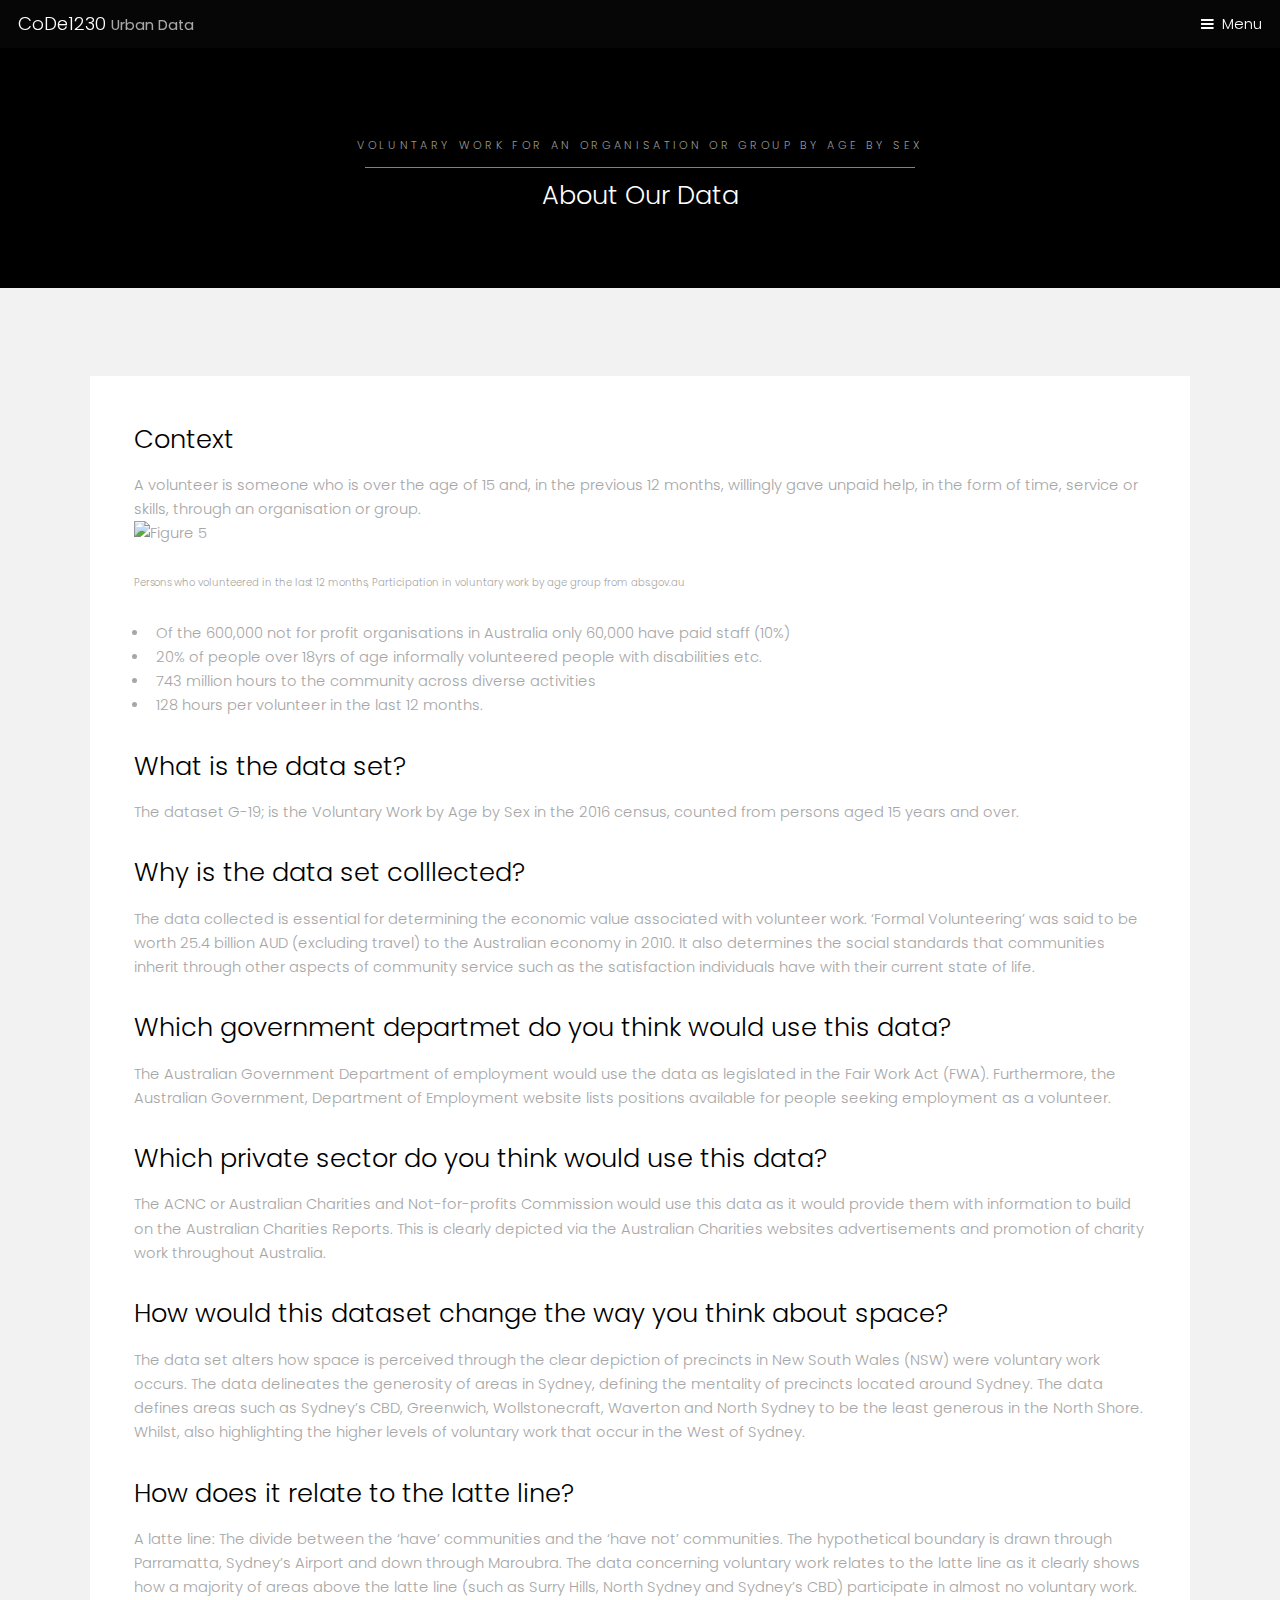
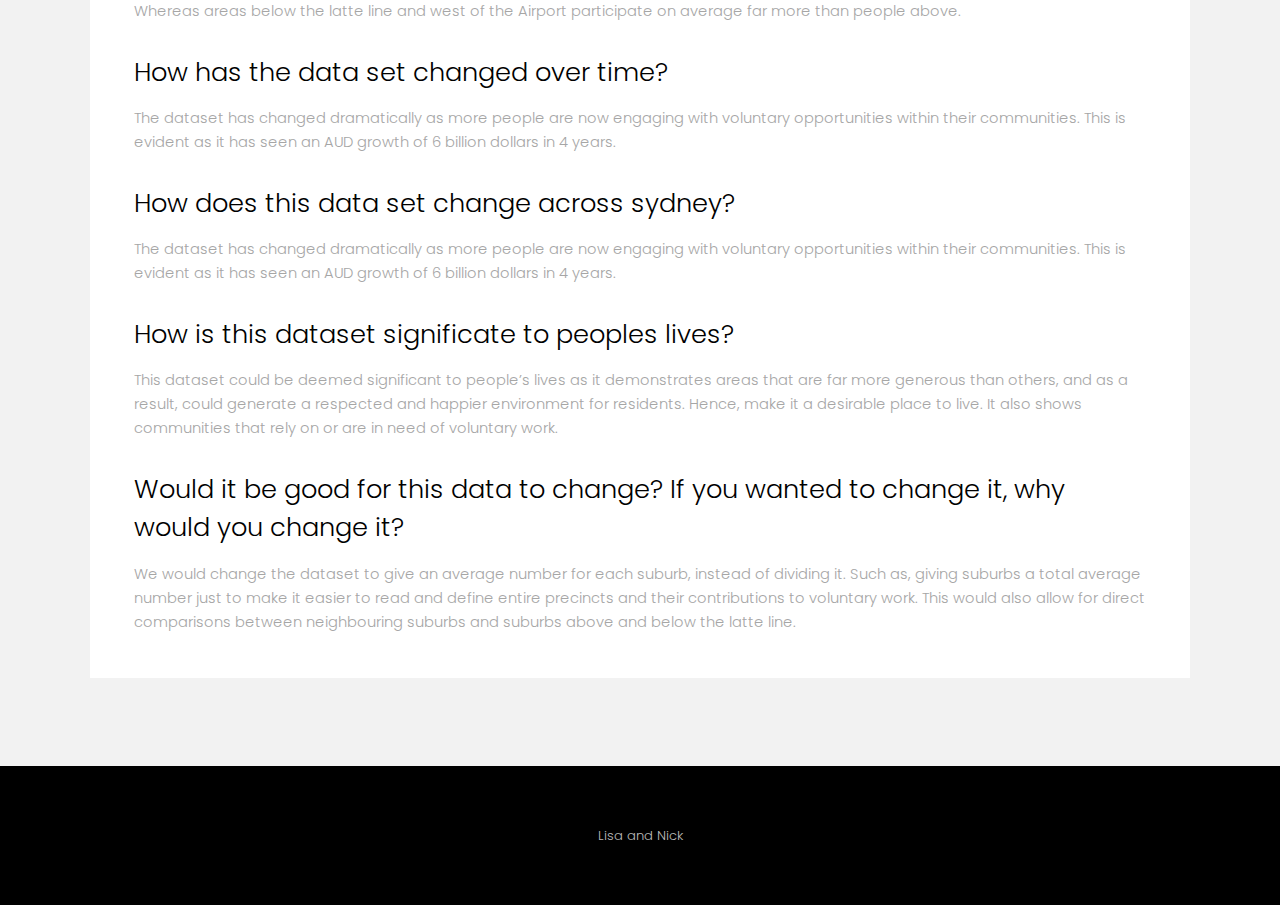
==== urban_analysis_website/about.html @ 9c073ac1 "Website Analysis" ====
<!DOCTYPE HTML>
<!--
	Hielo by TEMPLATED
	templated.co @templatedco
	Released for free under the Creative Commons Attribution 3.0 license (templated.co/license)
-->
<html>
	<head>
		<title>CoDe1230</title>
		<meta charset="utf-8" />
		<link rel="stylesheet" href="assets/css/main.css" />
	    <meta name='viewport' content='initial-scale=1,maximum-scale=1,user-scalable=no' />
	</head>
	<body class="subpage">

		<!-- Header -->
			<header id="header">
				<div class="logo"><a href="index.html">CoDe1230 <span>Urban Data</span></a></div>
				<a href="#menu">Menu</a>
			</header>

		<!-- Nav -->
			<nav id="menu">
				<ul class="links">
					<li><a href="index.html">Home</a></li>
					<li><a href="about.html">About Our Data</a></li>
					<li><a href="story.html">Our story</a></li>
					<li><a href="map19.html">Projected G19 Map</a></li>
					<li><a href="map29.html">Projected G29 Map</a></li>		
				</ul>
			</nav>

		<!-- One -->
			<section id="One" class="wrapper style3">
				<div class="inner">
					<header class="align-center">
						<p>Voluntary Work for an Organisation or Group by Age by Sex</p>
						<h2>About Our Data</h2>
					</header>
				</div>
			</section>

		<!-- Two -->
			<section id="two" class="wrapper style2">
				<div class="inner">
					<div class="box">
						<div class="content">
						<h2>Context</h2>
						<p>A volunteer is someone who is over the age of 15 and, in the previous 12 months, willingly gave unpaid help, in the form of time, service or skills, through an organisation or group.
						<span class="image fit"><img src="images/graph.png" alt="Figure 5" /></span>
						<p class="caption">Persons who volunteered in the last 12 months, Participation in voluntary work by age group from abs.gov.au</p>
						<ul>
						<li>Of the 600,000 not for profit organisations in Australia only 60,000 have paid staff (10%)</li>
						<li>20% of people over 18yrs of age informally volunteered people with disabilities etc.</li>
						<li>743 million hours to the community across diverse activities</li>
						<li>128 hours per volunteer in the last 12 months.</li>
						</ul>

						<h2>What is the data set?</h2>
						<p>The dataset G-19; is the Voluntary Work by Age by Sex in the 2016 census, counted from persons aged 15 years and over.</p>
						<h2>Why is the data set colllected?</h2>
						<p>The data collected is essential for determining the economic value associated with volunteer work. ‘Formal Volunteering’ was said to be worth 25.4 billion AUD (excluding travel) to the Australian economy in 2010. It also determines the social standards that communities inherit through other aspects of community service such as the satisfaction individuals have with their current state of life.</p>
						<h2>Which government departmet do you think would use this data?</h2>
						<p>The Australian Government Department of employment would use the data as legislated in the Fair Work Act (FWA). Furthermore, the Australian Government, Department of Employment website lists positions available for people seeking employment as a volunteer.</p>
						<h2>Which private sector do you think would use this data?</h2>
						<p>The ACNC or Australian Charities and Not-for-profits Commission would use this data as it would provide them with information to build on the Australian Charities Reports. This is clearly depicted via the Australian Charities websites advertisements and promotion of charity work throughout Australia.</p>
						<h2>How would this dataset change the way you think about space?</h2>
						<p>The data set alters how space is perceived through the clear depiction of precincts in New South Wales (NSW) were voluntary work occurs. The data delineates the generosity of areas in Sydney, defining the mentality of precincts located around Sydney. The data defines areas such as Sydney’s CBD, Greenwich, Wollstonecraft, Waverton and North Sydney to be the least generous in the North Shore. Whilst, also highlighting the higher levels of voluntary work that occur in the West of Sydney.</p>
						<h2>How does it relate to the latte line?</h2>
						<p>A latte line: The divide between the ‘have’ communities and the ‘have not’ communities. The hypothetical boundary is drawn through Parramatta, Sydney’s Airport and down through Maroubra. The data concerning voluntary work relates to the latte line as it clearly shows how a majority of areas above the latte line (such as Surry Hills, North Sydney and Sydney’s CBD) participate in almost no voluntary work. Whereas areas below the latte line and west of the Airport participate on average far more than people above.</p>
						<h2>How has the data set changed over time?</h2>
						<p>The dataset has changed dramatically as more people are now engaging with voluntary opportunities within their communities. This is evident as it has seen an AUD growth of 6 billion dollars in 4 years.</p>
						<h2>How does this data set change across sydney?</h2>
						<p>The dataset has changed dramatically as more people are now engaging with voluntary opportunities within their communities. This is evident as it has seen an AUD growth of 6 billion dollars in 4 years.</p>
						<h2>How is this dataset significate to peoples lives?</h2>
						<p>This dataset could be deemed significant to people’s lives as it demonstrates areas that are far more generous than others, and as a result, could generate a respected and happier environment for residents. Hence, make it a desirable place to live. It also shows communities that rely on or are in need of voluntary work.</p>
						<h2>Would it be good for this data to change? If you wanted to change it, why would you change it?</h2>
						<p>We would change the dataset to give an average number for each suburb, instead of dividing it. Such as, giving suburbs a total average number just to make it easier to read and define entire precincts and their contributions to voluntary work. This would also allow for direct comparisons between neighbouring suburbs and suburbs above and below the latte line.</p>
						</div>
					</div>
				</div>
			</section>

		<!-- Footer -->
			<footer id="footer">
				<div class="copyright">
				<p>Lisa and Nick</p>
				</div>
			</footer>

		<!-- Scripts -->
			<script src="assets/js/jquery.min.js"></script>
			<script src="assets/js/jquery.scrollex.min.js"></script>
			<script src="assets/js/skel.min.js"></script>
			<script src="assets/js/util.js"></script>
			<script src="assets/js/main.js"></script>

	</body>
</html>
---- urban_analysis_website/assets/css/main.css ----
@charset "UTF-8";
@import url(font-awesome.min.css);
@import url("https://fonts.googleapis.com/css?family=Poppins:300,400,500,600,700");

/*
	Hielo by TEMPLATED
	templated.co @templatedco
	Released for free under the Creative Commons Attribution 3.0 license (templated.co/license)
*/
/* Personal css
*/
	.caption{
		font-size: 10px;
	}
	html, body, div, span, applet, object, iframe, h1, h2, h3, h4, h5, h6, p, blockquote, pre, a, abbr, acronym, address, big, cite, code, del, dfn, em, img, ins, kbd, q, s, samp, small, strike, strong, sub, sup, tt, var, b, u, i, center, dl, dt, dd, ol, ul, li, fieldset, form, label, legend, table, caption, tbody, tfoot, thead, tr, th, td, article, aside, canvas, details, embed, figure, figcaption, footer, header, hgroup, menu, nav, output, ruby, section, summary, time, mark, audio, video {
		margin: 0;
		padding: 0;
		border: 0;
		font-size: 100%;
		font: inherit;
		vertical-align: baseline;
	}

	article, aside, details, figcaption, figure, footer, header, hgroup, menu, nav, section {
		display: block;
	}

	body {
		line-height: 1;
	}

	ol, ul {
		list-style: none;
	}

	blockquote, q {
		quotes: none;
	}

	blockquote:before, blockquote:after, q:before, q:after {
		content: '';
		content: none;
	}

	table {
		border-collapse: collapse;
		border-spacing: 0;
	}

	body {
		-webkit-text-size-adjust: none;
	}

/* Box Model */

	*, *:before, *:after {
		-moz-box-sizing: border-box;
		-webkit-box-sizing: border-box;
		box-sizing: border-box;
	}

/* Containers */

	.container {
		margin-left: auto;
		margin-right: auto;
	}

	.container.\31 25\25 {
		width: 100%;
		max-width: 100rem;
		min-width: 80rem;
	}

	.container.\37 5\25 {
		width: 60rem;
	}

	.container.\35 0\25 {
		width: 40rem;
	}

	.container.\32 5\25 {
		width: 20rem;
	}

	.container {
		width: 80rem;
	}

	@media screen and (max-width: 1680px) {

		.container.\31 25\25 {
			width: 100%;
			max-width: 100rem;
			min-width: 80rem;
		}

		.container.\37 5\25 {
			width: 60rem;
		}

		.container.\35 0\25 {
			width: 40rem;
		}

		.container.\32 5\25 {
			width: 20rem;
		}

		.container {
			width: 80rem;
		}

	}

	@media screen and (max-width: 1280px) {

		.container.\31 25\25 {
			width: 100%;
			max-width: 81.25rem;
			min-width: 65rem;
		}

		.container.\37 5\25 {
			width: 48.75rem;
		}

		.container.\35 0\25 {
			width: 32.5rem;
		}

		.container.\32 5\25 {
			width: 16.25rem;
		}

		.container {
			width: 65rem;
		}

	}

	@media screen and (max-width: 980px) {

		.container.\31 25\25 {
			width: 100%;
			max-width: 112.5%;
			min-width: 90%;
		}

		.container.\37 5\25 {
			width: 67.5%;
		}

		.container.\35 0\25 {
			width: 45%;
		}

		.container.\32 5\25 {
			width: 22.5%;
		}

		.container {
			width: 90%;
		}

	}

	@media screen and (max-width: 736px) {

		.container.\31 25\25 {
			width: 100%;
			max-width: 112.5%;
			min-width: 90%;
		}

		.container.\37 5\25 {
			width: 67.5%;
		}

		.container.\35 0\25 {
			width: 45%;
		}

		.container.\32 5\25 {
			width: 22.5%;
		}

		.container {
			width: 90% !important;
		}

	}

	@media screen and (max-width: 480px) {

		.container.\31 25\25 {
			width: 100%;
			max-width: 112.5%;
			min-width: 90%;
		}

		.container.\37 5\25 {
			width: 67.5%;
		}

		.container.\35 0\25 {
			width: 45%;
		}

		.container.\32 5\25 {
			width: 22.5%;
		}

		.container {
			width: 90% !important;
		}

	}

/* Grid */

	.row {
		border-bottom: solid 1px transparent;
		-moz-box-sizing: border-box;
		-webkit-box-sizing: border-box;
		box-sizing: border-box;
	}

	.row > * {
		float: left;
		-moz-box-sizing: border-box;
		-webkit-box-sizing: border-box;
		box-sizing: border-box;
	}

	.row:after, .row:before {
		content: '';
		display: block;
		clear: both;
		height: 0;
	}

	.row.uniform > * > :first-child {
		margin-top: 0;
	}

	.row.uniform > * > :last-child {
		margin-bottom: 0;
	}

	.row.\30 \25 > * {
		padding: 0 0 0 0rem;
	}

	.row.\30 \25 {
		margin: 0 0 -1px 0rem;
	}

	.row.uniform.\30 \25 > * {
		padding: 0rem 0 0 0rem;
	}

	.row.uniform.\30 \25 {
		margin: 0rem 0 -1px 0rem;
	}

	.row > * {
		padding: 0 0 0 2rem;
	}

	.row {
		margin: 0 0 -1px -2rem;
	}

	.row.uniform > * {
		padding: 2rem 0 0 2rem;
	}

	.row.uniform {
		margin: -2rem 0 -1px -2rem;
	}

	.row.\32 00\25 > * {
		padding: 0 0 0 4rem;
	}

	.row.\32 00\25 {
		margin: 0 0 -1px -4rem;
	}

	.row.uniform.\32 00\25 > * {
		padding: 4rem 0 0 4rem;
	}

	.row.uniform.\32 00\25 {
		margin: -4rem 0 -1px -4rem;
	}

	.row.\31 50\25 > * {
		padding: 0 0 0 3rem;
	}

	.row.\31 50\25 {
		margin: 0 0 -1px -3rem;
	}

	.row.uniform.\31 50\25 > * {
		padding: 3rem 0 0 3rem;
	}

	.row.uniform.\31 50\25 {
		margin: -3rem 0 -1px -3rem;
	}

	.row.\35 0\25 > * {
		padding: 0 0 0 1rem;
	}

	.row.\35 0\25 {
		margin: 0 0 -1px -1rem;
	}

	.row.uniform.\35 0\25 > * {
		padding: 1rem 0 0 1rem;
	}

	.row.uniform.\35 0\25 {
		margin: -1rem 0 -1px -1rem;
	}

	.row.\32 5\25 > * {
		padding: 0 0 0 0.5rem;
	}

	.row.\32 5\25 {
		margin: 0 0 -1px -0.5rem;
	}

	.row.uniform.\32 5\25 > * {
		padding: 0.5rem 0 0 0.5rem;
	}

	.row.uniform.\32 5\25 {
		margin: -0.5rem 0 -1px -0.5rem;
	}

	.\31 2u, .\31 2u\24 {
		width: 100%;
		clear: none;
		margin-left: 0;
	}

	.\31 1u, .\31 1u\24 {
		width: 91.6666666667%;
		clear: none;
		margin-left: 0;
	}

	.\31 0u, .\31 0u\24 {
		width: 83.3333333333%;
		clear: none;
		margin-left: 0;
	}

	.\39 u, .\39 u\24 {
		width: 75%;
		clear: none;
		margin-left: 0;
	}

	.\38 u, .\38 u\24 {
		width: 66.6666666667%;
		clear: none;
		margin-left: 0;
	}

	.\37 u, .\37 u\24 {
		width: 58.3333333333%;
		clear: none;
		margin-left: 0;
	}

	.\36 u, .\36 u\24 {
		width: 50%;
		clear: none;
		margin-left: 0;
	}

	.\35 u, .\35 u\24 {
		width: 41.6666666667%;
		clear: none;
		margin-left: 0;
	}

	.\34 u, .\34 u\24 {
		width: 33.3333333333%;
		clear: none;
		margin-left: 0;
	}

	.\33 u, .\33 u\24 {
		width: 25%;
		clear: none;
		margin-left: 0;
	}

	.\32 u, .\32 u\24 {
		width: 16.6666666667%;
		clear: none;
		margin-left: 0;
	}

	.\31 u, .\31 u\24 {
		width: 8.3333333333%;
		clear: none;
		margin-left: 0;
	}

	.\31 2u\24 + *,
	.\31 1u\24 + *,
	.\31 0u\24 + *,
	.\39 u\24 + *,
	.\38 u\24 + *,
	.\37 u\24 + *,
	.\36 u\24 + *,
	.\35 u\24 + *,
	.\34 u\24 + *,
	.\33 u\24 + *,
	.\32 u\24 + *,
	.\31 u\24 + * {
		clear: left;
	}

	.\-11u {
		margin-left: 91.66667%;
	}

	.\-10u {
		margin-left: 83.33333%;
	}

	.\-9u {
		margin-left: 75%;
	}

	.\-8u {
		margin-left: 66.66667%;
	}

	.\-7u {
		margin-left: 58.33333%;
	}

	.\-6u {
		margin-left: 50%;
	}

	.\-5u {
		margin-left: 41.66667%;
	}

	.\-4u {
		margin-left: 33.33333%;
	}

	.\-3u {
		margin-left: 25%;
	}

	.\-2u {
		margin-left: 16.66667%;
	}

	.\-1u {
		margin-left: 8.33333%;
	}

	@media screen and (max-width: 1680px) {

		.row > * {
			padding: 0 0 0 2rem;
		}

		.row {
			margin: 0 0 -1px -2rem;
		}

		.row.uniform > * {
			padding: 2rem 0 0 2rem;
		}

		.row.uniform {
			margin: -2rem 0 -1px -2rem;
		}

		.row.\32 00\25 > * {
			padding: 0 0 0 4rem;
		}

		.row.\32 00\25 {
			margin: 0 0 -1px -4rem;
		}

		.row.uniform.\32 00\25 > * {
			padding: 4rem 0 0 4rem;
		}

		.row.uniform.\32 00\25 {
			margin: -4rem 0 -1px -4rem;
		}

		.row.\31 50\25 > * {
			padding: 0 0 0 3rem;
		}

		.row.\31 50\25 {
			margin: 0 0 -1px -3rem;
		}

		.row.uniform.\31 50\25 > * {
			padding: 3rem 0 0 3rem;
		}

		.row.uniform.\31 50\25 {
			margin: -3rem 0 -1px -3rem;
		}

		.row.\35 0\25 > * {
			padding: 0 0 0 1rem;
		}

		.row.\35 0\25 {
			margin: 0 0 -1px -1rem;
		}

		.row.uniform.\35 0\25 > * {
			padding: 1rem 0 0 1rem;
		}

		.row.uniform.\35 0\25 {
			margin: -1rem 0 -1px -1rem;
		}

		.row.\32 5\25 > * {
			padding: 0 0 0 0.5rem;
		}

		.row.\32 5\25 {
			margin: 0 0 -1px -0.5rem;
		}

		.row.uniform.\32 5\25 > * {
			padding: 0.5rem 0 0 0.5rem;
		}

		.row.uniform.\32 5\25 {
			margin: -0.5rem 0 -1px -0.5rem;
		}

		.\31 2u\28xlarge\29, .\31 2u\24\28xlarge\29 {
			width: 100%;
			clear: none;
			margin-left: 0;
		}

		.\31 1u\28xlarge\29, .\31 1u\24\28xlarge\29 {
			width: 91.6666666667%;
			clear: none;
			margin-left: 0;
		}

		.\31 0u\28xlarge\29, .\31 0u\24\28xlarge\29 {
			width: 83.3333333333%;
			clear: none;
			margin-left: 0;
		}

		.\39 u\28xlarge\29, .\39 u\24\28xlarge\29 {
			width: 75%;
			clear: none;
			margin-left: 0;
		}

		.\38 u\28xlarge\29, .\38 u\24\28xlarge\29 {
			width: 66.6666666667%;
			clear: none;
			margin-left: 0;
		}

		.\37 u\28xlarge\29, .\37 u\24\28xlarge\29 {
			width: 58.3333333333%;
			clear: none;
			margin-left: 0;
		}

		.\36 u\28xlarge\29, .\36 u\24\28xlarge\29 {
			width: 50%;
			clear: none;
			margin-left: 0;
		}

		.\35 u\28xlarge\29, .\35 u\24\28xlarge\29 {
			width: 41.6666666667%;
			clear: none;
			margin-left: 0;
		}

		.\34 u\28xlarge\29, .\34 u\24\28xlarge\29 {
			width: 33.3333333333%;
			clear: none;
			margin-left: 0;
		}

		.\33 u\28xlarge\29, .\33 u\24\28xlarge\29 {
			width: 25%;
			clear: none;
			margin-left: 0;
		}

		.\32 u\28xlarge\29, .\32 u\24\28xlarge\29 {
			width: 16.6666666667%;
			clear: none;
			margin-left: 0;
		}

		.\31 u\28xlarge\29, .\31 u\24\28xlarge\29 {
			width: 8.3333333333%;
			clear: none;
			margin-left: 0;
		}

		.\31 2u\24\28xlarge\29 + *,
		.\31 1u\24\28xlarge\29 + *,
		.\31 0u\24\28xlarge\29 + *,
		.\39 u\24\28xlarge\29 + *,
		.\38 u\24\28xlarge\29 + *,
		.\37 u\24\28xlarge\29 + *,
		.\36 u\24\28xlarge\29 + *,
		.\35 u\24\28xlarge\29 + *,
		.\34 u\24\28xlarge\29 + *,
		.\33 u\24\28xlarge\29 + *,
		.\32 u\24\28xlarge\29 + *,
		.\31 u\24\28xlarge\29 + * {
			clear: left;
		}

		.\-11u\28xlarge\29 {
			margin-left: 91.66667%;
		}

		.\-10u\28xlarge\29 {
			margin-left: 83.33333%;
		}

		.\-9u\28xlarge\29 {
			margin-left: 75%;
		}

		.\-8u\28xlarge\29 {
			margin-left: 66.66667%;
		}

		.\-7u\28xlarge\29 {
			margin-left: 58.33333%;
		}

		.\-6u\28xlarge\29 {
			margin-left: 50%;
		}

		.\-5u\28xlarge\29 {
			margin-left: 41.66667%;
		}

		.\-4u\28xlarge\29 {
			margin-left: 33.33333%;
		}

		.\-3u\28xlarge\29 {
			margin-left: 25%;
		}

		.\-2u\28xlarge\29 {
			margin-left: 16.66667%;
		}

		.\-1u\28xlarge\29 {
			margin-left: 8.33333%;
		}

	}

	@media screen and (max-width: 1280px) {

		.row > * {
			padding: 0 0 0 1.5rem;
		}

		.row {
			margin: 0 0 -1px -1.5rem;
		}

		.row.uniform > * {
			padding: 1.5rem 0 0 1.5rem;
		}

		.row.uniform {
			margin: -1.5rem 0 -1px -1.5rem;
		}

		.row.\32 00\25 > * {
			padding: 0 0 0 3rem;
		}

		.row.\32 00\25 {
			margin: 0 0 -1px -3rem;
		}

		.row.uniform.\32 00\25 > * {
			padding: 3rem 0 0 3rem;
		}

		.row.uniform.\32 00\25 {
			margin: -3rem 0 -1px -3rem;
		}

		.row.\31 50\25 > * {
			padding: 0 0 0 2.25rem;
		}

		.row.\31 50\25 {
			margin: 0 0 -1px -2.25rem;
		}

		.row.uniform.\31 50\25 > * {
			padding: 2.25rem 0 0 2.25rem;
		}

		.row.uniform.\31 50\25 {
			margin: -2.25rem 0 -1px -2.25rem;
		}

		.row.\35 0\25 > * {
			padding: 0 0 0 0.75rem;
		}

		.row.\35 0\25 {
			margin: 0 0 -1px -0.75rem;
		}

		.row.uniform.\35 0\25 > * {
			padding: 0.75rem 0 0 0.75rem;
		}

		.row.uniform.\35 0\25 {
			margin: -0.75rem 0 -1px -0.75rem;
		}

		.row.\32 5\25 > * {
			padding: 0 0 0 0.375rem;
		}

		.row.\32 5\25 {
			margin: 0 0 -1px -0.375rem;
		}

		.row.uniform.\32 5\25 > * {
			padding: 0.375rem 0 0 0.375rem;
		}

		.row.uniform.\32 5\25 {
			margin: -0.375rem 0 -1px -0.375rem;
		}

		.\31 2u\28large\29, .\31 2u\24\28large\29 {
			width: 100%;
			clear: none;
			margin-left: 0;
		}

		.\31 1u\28large\29, .\31 1u\24\28large\29 {
			width: 91.6666666667%;
			clear: none;
			margin-left: 0;
		}

		.\31 0u\28large\29, .\31 0u\24\28large\29 {
			width: 83.3333333333%;
			clear: none;
			margin-left: 0;
		}

		.\39 u\28large\29, .\39 u\24\28large\29 {
			width: 75%;
			clear: none;
			margin-left: 0;
		}

		.\38 u\28large\29, .\38 u\24\28large\29 {
			width: 66.6666666667%;
			clear: none;
			margin-left: 0;
		}

		.\37 u\28large\29, .\37 u\24\28large\29 {
			width: 58.3333333333%;
			clear: none;
			margin-left: 0;
		}

		.\36 u\28large\29, .\36 u\24\28large\29 {
			width: 50%;
			clear: none;
			margin-left: 0;
		}

		.\35 u\28large\29, .\35 u\24\28large\29 {
			width: 41.6666666667%;
			clear: none;
			margin-left: 0;
		}

		.\34 u\28large\29, .\34 u\24\28large\29 {
			width: 33.3333333333%;
			clear: none;
			margin-left: 0;
		}

		.\33 u\28large\29, .\33 u\24\28large\29 {
			width: 25%;
			clear: none;
			margin-left: 0;
		}

		.\32 u\28large\29, .\32 u\24\28large\29 {
			width: 16.6666666667%;
			clear: none;
			margin-left: 0;
		}

		.\31 u\28large\29, .\31 u\24\28large\29 {
			width: 8.3333333333%;
			clear: none;
			margin-left: 0;
		}

		.\31 2u\24\28large\29 + *,
		.\31 1u\24\28large\29 + *,
		.\31 0u\24\28large\29 + *,
		.\39 u\24\28large\29 + *,
		.\38 u\24\28large\29 + *,
		.\37 u\24\28large\29 + *,
		.\36 u\24\28large\29 + *,
		.\35 u\24\28large\29 + *,
		.\34 u\24\28large\29 + *,
		.\33 u\24\28large\29 + *,
		.\32 u\24\28large\29 + *,
		.\31 u\24\28large\29 + * {
			clear: left;
		}

		.\-11u\28large\29 {
			margin-left: 91.66667%;
		}

		.\-10u\28large\29 {
			margin-left: 83.33333%;
		}

		.\-9u\28large\29 {
			margin-left: 75%;
		}

		.\-8u\28large\29 {
			margin-left: 66.66667%;
		}

		.\-7u\28large\29 {
			margin-left: 58.33333%;
		}

		.\-6u\28large\29 {
			margin-left: 50%;
		}

		.\-5u\28large\29 {
			margin-left: 41.66667%;
		}

		.\-4u\28large\29 {
			margin-left: 33.33333%;
		}

		.\-3u\28large\29 {
			margin-left: 25%;
		}

		.\-2u\28large\29 {
			margin-left: 16.66667%;
		}

		.\-1u\28large\29 {
			margin-left: 8.33333%;
		}

	}

	@media screen and (max-width: 980px) {

		.row > * {
			padding: 0 0 0 1.5rem;
		}

		.row {
			margin: 0 0 -1px -1.5rem;
		}

		.row.uniform > * {
			padding: 1.5rem 0 0 1.5rem;
		}

		.row.uniform {
			margin: -1.5rem 0 -1px -1.5rem;
		}

		.row.\32 00\25 > * {
			padding: 0 0 0 3rem;
		}

		.row.\32 00\25 {
			margin: 0 0 -1px -3rem;
		}

		.row.uniform.\32 00\25 > * {
			padding: 3rem 0 0 3rem;
		}

		.row.uniform.\32 00\25 {
			margin: -3rem 0 -1px -3rem;
		}

		.row.\31 50\25 > * {
			padding: 0 0 0 2.25rem;
		}

		.row.\31 50\25 {
			margin: 0 0 -1px -2.25rem;
		}

		.row.uniform.\31 50\25 > * {
			padding: 2.25rem 0 0 2.25rem;
		}

		.row.uniform.\31 50\25 {
			margin: -2.25rem 0 -1px -2.25rem;
		}

		.row.\35 0\25 > * {
			padding: 0 0 0 0.75rem;
		}

		.row.\35 0\25 {
			margin: 0 0 -1px -0.75rem;
		}

		.row.uniform.\35 0\25 > * {
			padding: 0.75rem 0 0 0.75rem;
		}

		.row.uniform.\35 0\25 {
			margin: -0.75rem 0 -1px -0.75rem;
		}

		.row.\32 5\25 > * {
			padding: 0 0 0 0.375rem;
		}

		.row.\32 5\25 {
			margin: 0 0 -1px -0.375rem;
		}

		.row.uniform.\32 5\25 > * {
			padding: 0.375rem 0 0 0.375rem;
		}

		.row.uniform.\32 5\25 {
			margin: -0.375rem 0 -1px -0.375rem;
		}

		.\31 2u\28medium\29, .\31 2u\24\28medium\29 {
			width: 100%;
			clear: none;
			margin-left: 0;
		}

		.\31 1u\28medium\29, .\31 1u\24\28medium\29 {
			width: 91.6666666667%;
			clear: none;
			margin-left: 0;
		}

		.\31 0u\28medium\29, .\31 0u\24\28medium\29 {
			width: 83.3333333333%;
			clear: none;
			margin-left: 0;
		}

		.\39 u\28medium\29, .\39 u\24\28medium\29 {
			width: 75%;
			clear: none;
			margin-left: 0;
		}

		.\38 u\28medium\29, .\38 u\24\28medium\29 {
			width: 66.6666666667%;
			clear: none;
			margin-left: 0;
		}

		.\37 u\28medium\29, .\37 u\24\28medium\29 {
			width: 58.3333333333%;
			clear: none;
			margin-left: 0;
		}

		.\36 u\28medium\29, .\36 u\24\28medium\29 {
			width: 50%;
			clear: none;
			margin-left: 0;
		}

		.\35 u\28medium\29, .\35 u\24\28medium\29 {
			width: 41.6666666667%;
			clear: none;
			margin-left: 0;
		}

		.\34 u\28medium\29, .\34 u\24\28medium\29 {
			width: 33.3333333333%;
			clear: none;
			margin-left: 0;
		}

		.\33 u\28medium\29, .\33 u\24\28medium\29 {
			width: 25%;
			clear: none;
			margin-left: 0;
		}

		.\32 u\28medium\29, .\32 u\24\28medium\29 {
			width: 16.6666666667%;
			clear: none;
			margin-left: 0;
		}

		.\31 u\28medium\29, .\31 u\24\28medium\29 {
			width: 8.3333333333%;
			clear: none;
			margin-left: 0;
		}

		.\31 2u\24\28medium\29 + *,
		.\31 1u\24\28medium\29 + *,
		.\31 0u\24\28medium\29 + *,
		.\39 u\24\28medium\29 + *,
		.\38 u\24\28medium\29 + *,
		.\37 u\24\28medium\29 + *,
		.\36 u\24\28medium\29 + *,
		.\35 u\24\28medium\29 + *,
		.\34 u\24\28medium\29 + *,
		.\33 u\24\28medium\29 + *,
		.\32 u\24\28medium\29 + *,
		.\31 u\24\28medium\29 + * {
			clear: left;
		}

		.\-11u\28medium\29 {
			margin-left: 91.66667%;
		}

		.\-10u\28medium\29 {
			margin-left: 83.33333%;
		}

		.\-9u\28medium\29 {
			margin-left: 75%;
		}

		.\-8u\28medium\29 {
			margin-left: 66.66667%;
		}

		.\-7u\28medium\29 {
			margin-left: 58.33333%;
		}

		.\-6u\28medium\29 {
			margin-left: 50%;
		}

		.\-5u\28medium\29 {
			margin-left: 41.66667%;
		}

		.\-4u\28medium\29 {
			margin-left: 33.33333%;
		}

		.\-3u\28medium\29 {
			margin-left: 25%;
		}

		.\-2u\28medium\29 {
			margin-left: 16.66667%;
		}

		.\-1u\28medium\29 {
			margin-left: 8.33333%;
		}

	}

	@media screen and (max-width: 736px) {

		.row > * {
			padding: 0 0 0 1.25rem;
		}

		.row {
			margin: 0 0 -1px -1.25rem;
		}

		.row.uniform > * {
			padding: 1.25rem 0 0 1.25rem;
		}

		.row.uniform {
			margin: -1.25rem 0 -1px -1.25rem;
		}

		.row.\32 00\25 > * {
			padding: 0 0 0 2.5rem;
		}

		.row.\32 00\25 {
			margin: 0 0 -1px -2.5rem;
		}

		.row.uniform.\32 00\25 > * {
			padding: 2.5rem 0 0 2.5rem;
		}

		.row.uniform.\32 00\25 {
			margin: -2.5rem 0 -1px -2.5rem;
		}

		.row.\31 50\25 > * {
			padding: 0 0 0 1.875rem;
		}

		.row.\31 50\25 {
			margin: 0 0 -1px -1.875rem;
		}

		.row.uniform.\31 50\25 > * {
			padding: 1.875rem 0 0 1.875rem;
		}

		.row.uniform.\31 50\25 {
			margin: -1.875rem 0 -1px -1.875rem;
		}

		.row.\35 0\25 > * {
			padding: 0 0 0 0.625rem;
		}

		.row.\35 0\25 {
			margin: 0 0 -1px -0.625rem;
		}

		.row.uniform.\35 0\25 > * {
			padding: 0.625rem 0 0 0.625rem;
		}

		.row.uniform.\35 0\25 {
			margin: -0.625rem 0 -1px -0.625rem;
		}

		.row.\32 5\25 > * {
			padding: 0 0 0 0.3125rem;
		}

		.row.\32 5\25 {
			margin: 0 0 -1px -0.3125rem;
		}

		.row.uniform.\32 5\25 > * {
			padding: 0.3125rem 0 0 0.3125rem;
		}

		.row.uniform.\32 5\25 {
			margin: -0.3125rem 0 -1px -0.3125rem;
		}

		.\31 2u\28small\29, .\31 2u\24\28small\29 {
			width: 100%;
			clear: none;
			margin-left: 0;
		}

		.\31 1u\28small\29, .\31 1u\24\28small\29 {
			width: 91.6666666667%;
			clear: none;
			margin-left: 0;
		}

		.\31 0u\28small\29, .\31 0u\24\28small\29 {
			width: 83.3333333333%;
			clear: none;
			margin-left: 0;
		}

		.\39 u\28small\29, .\39 u\24\28small\29 {
			width: 75%;
			clear: none;
			margin-left: 0;
		}

		.\38 u\28small\29, .\38 u\24\28small\29 {
			width: 66.6666666667%;
			clear: none;
			margin-left: 0;
		}

		.\37 u\28small\29, .\37 u\24\28small\29 {
			width: 58.3333333333%;
			clear: none;
			margin-left: 0;
		}

		.\36 u\28small\29, .\36 u\24\28small\29 {
			width: 50%;
			clear: none;
			margin-left: 0;
		}

		.\35 u\28small\29, .\35 u\24\28small\29 {
			width: 41.6666666667%;
			clear: none;
			margin-left: 0;
		}

		.\34 u\28small\29, .\34 u\24\28small\29 {
			width: 33.3333333333%;
			clear: none;
			margin-left: 0;
		}

		.\33 u\28small\29, .\33 u\24\28small\29 {
			width: 25%;
			clear: none;
			margin-left: 0;
		}

		.\32 u\28small\29, .\32 u\24\28small\29 {
			width: 16.6666666667%;
			clear: none;
			margin-left: 0;
		}

		.\31 u\28small\29, .\31 u\24\28small\29 {
			width: 8.3333333333%;
			clear: none;
			margin-left: 0;
		}

		.\31 2u\24\28small\29 + *,
		.\31 1u\24\28small\29 + *,
		.\31 0u\24\28small\29 + *,
		.\39 u\24\28small\29 + *,
		.\38 u\24\28small\29 + *,
		.\37 u\24\28small\29 + *,
		.\36 u\24\28small\29 + *,
		.\35 u\24\28small\29 + *,
		.\34 u\24\28small\29 + *,
		.\33 u\24\28small\29 + *,
		.\32 u\24\28small\29 + *,
		.\31 u\24\28small\29 + * {
			clear: left;
		}

		.\-11u\28small\29 {
			margin-left: 91.66667%;
		}

		.\-10u\28small\29 {
			margin-left: 83.33333%;
		}

		.\-9u\28small\29 {
			margin-left: 75%;
		}

		.\-8u\28small\29 {
			margin-left: 66.66667%;
		}

		.\-7u\28small\29 {
			margin-left: 58.33333%;
		}

		.\-6u\28small\29 {
			margin-left: 50%;
		}

		.\-5u\28small\29 {
			margin-left: 41.66667%;
		}

		.\-4u\28small\29 {
			margin-left: 33.33333%;
		}

		.\-3u\28small\29 {
			margin-left: 25%;
		}

		.\-2u\28small\29 {
			margin-left: 16.66667%;
		}

		.\-1u\28small\29 {
			margin-left: 8.33333%;
		}

	}

	@media screen and (max-width: 480px) {

		.row > * {
			padding: 0 0 0 1.25rem;
		}

		.row {
			margin: 0 0 -1px -1.25rem;
		}

		.row.uniform > * {
			padding: 1.25rem 0 0 1.25rem;
		}

		.row.uniform {
			margin: -1.25rem 0 -1px -1.25rem;
		}

		.row.\32 00\25 > * {
			padding: 0 0 0 2.5rem;
		}

		.row.\32 00\25 {
			margin: 0 0 -1px -2.5rem;
		}

		.row.uniform.\32 00\25 > * {
			padding: 2.5rem 0 0 2.5rem;
		}

		.row.uniform.\32 00\25 {
			margin: -2.5rem 0 -1px -2.5rem;
		}

		.row.\31 50\25 > * {
			padding: 0 0 0 1.875rem;
		}

		.row.\31 50\25 {
			margin: 0 0 -1px -1.875rem;
		}

		.row.uniform.\31 50\25 > * {
			padding: 1.875rem 0 0 1.875rem;
		}

		.row.uniform.\31 50\25 {
			margin: -1.875rem 0 -1px -1.875rem;
		}

		.row.\35 0\25 > * {
			padding: 0 0 0 0.625rem;
		}

		.row.\35 0\25 {
			margin: 0 0 -1px -0.625rem;
		}

		.row.uniform.\35 0\25 > * {
			padding: 0.625rem 0 0 0.625rem;
		}

		.row.uniform.\35 0\25 {
			margin: -0.625rem 0 -1px -0.625rem;
		}

		.row.\32 5\25 > * {
			padding: 0 0 0 0.3125rem;
		}

		.row.\32 5\25 {
			margin: 0 0 -1px -0.3125rem;
		}

		.row.uniform.\32 5\25 > * {
			padding: 0.3125rem 0 0 0.3125rem;
		}

		.row.uniform.\32 5\25 {
			margin: -0.3125rem 0 -1px -0.3125rem;
		}

		.\31 2u\28xsmall\29, .\31 2u\24\28xsmall\29 {
			width: 100%;
			clear: none;
			margin-left: 0;
		}

		.\31 1u\28xsmall\29, .\31 1u\24\28xsmall\29 {
			width: 91.6666666667%;
			clear: none;
			margin-left: 0;
		}

		.\31 0u\28xsmall\29, .\31 0u\24\28xsmall\29 {
			width: 83.3333333333%;
			clear: none;
			margin-left: 0;
		}

		.\39 u\28xsmall\29, .\39 u\24\28xsmall\29 {
			width: 75%;
			clear: none;
			margin-left: 0;
		}

		.\38 u\28xsmall\29, .\38 u\24\28xsmall\29 {
			width: 66.6666666667%;
			clear: none;
			margin-left: 0;
		}

		.\37 u\28xsmall\29, .\37 u\24\28xsmall\29 {
			width: 58.3333333333%;
			clear: none;
			margin-left: 0;
		}

		.\36 u\28xsmall\29, .\36 u\24\28xsmall\29 {
			width: 50%;
			clear: none;
			margin-left: 0;
		}

		.\35 u\28xsmall\29, .\35 u\24\28xsmall\29 {
			width: 41.6666666667%;
			clear: none;
			margin-left: 0;
		}

		.\34 u\28xsmall\29, .\34 u\24\28xsmall\29 {
			width: 33.3333333333%;
			clear: none;
			margin-left: 0;
		}

		.\33 u\28xsmall\29, .\33 u\24\28xsmall\29 {
			width: 25%;
			clear: none;
			margin-left: 0;
		}

		.\32 u\28xsmall\29, .\32 u\24\28xsmall\29 {
			width: 16.6666666667%;
			clear: none;
			margin-left: 0;
		}

		.\31 u\28xsmall\29, .\31 u\24\28xsmall\29 {
			width: 8.3333333333%;
			clear: none;
			margin-left: 0;
		}

		.\31 2u\24\28xsmall\29 + *,
		.\31 1u\24\28xsmall\29 + *,
		.\31 0u\24\28xsmall\29 + *,
		.\39 u\24\28xsmall\29 + *,
		.\38 u\24\28xsmall\29 + *,
		.\37 u\24\28xsmall\29 + *,
		.\36 u\24\28xsmall\29 + *,
		.\35 u\24\28xsmall\29 + *,
		.\34 u\24\28xsmall\29 + *,
		.\33 u\24\28xsmall\29 + *,
		.\32 u\24\28xsmall\29 + *,
		.\31 u\24\28xsmall\29 + * {
			clear: left;
		}

		.\-11u\28xsmall\29 {
			margin-left: 91.66667%;
		}

		.\-10u\28xsmall\29 {
			margin-left: 83.33333%;
		}

		.\-9u\28xsmall\29 {
			margin-left: 75%;
		}

		.\-8u\28xsmall\29 {
			margin-left: 66.66667%;
		}

		.\-7u\28xsmall\29 {
			margin-left: 58.33333%;
		}

		.\-6u\28xsmall\29 {
			margin-left: 50%;
		}

		.\-5u\28xsmall\29 {
			margin-left: 41.66667%;
		}

		.\-4u\28xsmall\29 {
			margin-left: 33.33333%;
		}

		.\-3u\28xsmall\29 {
			margin-left: 25%;
		}

		.\-2u\28xsmall\29 {
			margin-left: 16.66667%;
		}

		.\-1u\28xsmall\29 {
			margin-left: 8.33333%;
		}

	}

/* Basic */

	@-ms-viewport {
		width: device-width;
	}

	body {
		-ms-overflow-style: scrollbar;
	}

	@media screen and (max-width: 480px) {

		html, body {
			min-width: 320px;
		}

	}

	body {
		background: #fff;
	}

		body.is-loading *, body.is-loading *:before, body.is-loading *:after {
			-moz-animation: none !important;
			-webkit-animation: none !important;
			-ms-animation: none !important;
			animation: none !important;
			-moz-transition: none !important;
			-webkit-transition: none !important;
			-ms-transition: none !important;
			transition: none !important;
		}

/* Type */

	html {
		font-size: 13pt;
	}

		@media screen and (max-width: 1680px) {

			html {
				font-size: 11pt;
			}

		}

		@media screen and (max-width: 1280px) {

			html {
				font-size: 11pt;
			}

		}

		@media screen and (max-width: 980px) {

			html {
				font-size: 12pt;
			}

		}

		@media screen and (max-width: 736px) {

			html {
				font-size: 12pt;
			}

		}

		@media screen and (max-width: 480px) {

			html {
				font-size: 12pt;
			}

		}

	body {
		background-color: #fff;
		color: #444;
	}

	body, input, select, textarea {
		font-family: "Poppins", sans-serif;
		font-weight: 300;
		font-size: 1rem;
		line-height: 1.65;
	}

	a {
		text-decoration: underline;
	}

		a:hover {
			text-decoration: none;
		}

	strong, b {
		font-weight: 600;
	}

	em, i {
		font-style: italic;
	}

	p {
		margin: 0 0 2rem 0;
	}

		p.special {
			text-transform: uppercase;
			font-size: .75rem;
			font-weight: 300;
			margin: 0 0 .5rem 0;
			padding: 0 0 1rem 0;
			letter-spacing: .25rem;
		}

			p.special:after {
				content: '';
				position: absolute;
				margin: auto;
				right: 0;
				bottom: 0;
				left: 0;
				width: 50%;
				height: 1px;
				background-color: rgba(0, 0, 0, 0.125);
			}

	h1, h2, h3, h4, h5, h6 {
		font-weight: 300;
		line-height: 1.5;
		margin: 0 0 1rem 0;
	}

		h1 a, h2 a, h3 a, h4 a, h5 a, h6 a {
			color: inherit;
			text-decoration: none;
		}

	h2 {
		font-size: 1.75rem;
	}

	h3 {
		font-size: 1.35rem;
	}

	h4 {
		font-size: 1.1rem;
	}

	h5 {
		font-size: 0.9rem;
	}

	h6 {
		font-size: 0.7rem;
	}

	sub {
		font-size: 0.8rem;
		position: relative;
		top: 0.5rem;
	}

	sup {
		font-size: 0.8rem;
		position: relative;
		top: -0.5rem;
	}

	blockquote {
		border-left: solid 4px;
		font-style: italic;
		margin: 0 0 2rem 0;
		padding: 0.5rem 0 0.5rem 2rem;
	}

	code {
		border-radius: 2px;
		border: solid 1px;
		font-family: "Courier New", monospace;
		font-size: 0.9rem;
		margin: 0 0.25rem;
		padding: 0.25rem 0.65rem;
	}

	pre {
		-webkit-overflow-scrolling: touch;
		font-family: "Courier New", monospace;
		font-size: 0.9rem;
		margin: 0 0 2rem 0;
	}

		pre code {
			display: block;
			line-height: 1.75;
			padding: 1rem 1.5rem;
			overflow-x: auto;
		}

	hr {
		border: 0;
		border-bottom: solid 1px;
		margin: 2rem 0;
	}

		hr.major {
			margin: 3rem 0;
		}

	.align-left {
		text-align: left;
	}

	.align-center {
		text-align: center;
	}

	.align-right {
		text-align: right;
	}

	input, select, textarea {
		color: #555;
	}

	a {
		color: #8a4680;
	}

	strong, b {
		color: #555;
	}

	h1, h2, h3, h4, h5, h6 {
		color: #555;
	}

	blockquote {
		border-left-color: rgba(144, 144, 144, 0.25);
	}

	code {
		background: rgba(144, 144, 144, 0.075);
		border-color: rgba(144, 144, 144, 0.25);
	}

	hr {
		border-bottom-color: rgba(144, 144, 144, 0.25);
	}

/* Box */

	.box {
		margin-bottom: 2rem;
		background: #FFF;
	}

		.box .image.fit {
			margin: 0;
			border-radius: 0;
		}

			.box .image.fit img {
				border-radius: 0;
			}

		.box header h2 {
			margin-bottom: 2rem;
		}

		.box header p {
			text-transform: uppercase;
			font-size: .75rem;
			font-weight: 300;
			margin: 0 0 .25rem 0;
			padding: 0 0 .75rem 0;
			letter-spacing: .25rem;
		}

			.box header p:after {
				content: '';
				position: absolute;
				margin: auto;
				right: 0;
				bottom: 0;
				left: 0;
				width: 50%;
				height: 1px;
				background-color: rgba(0, 0, 0, 0.125);
			}

		.box .content {
			padding: 3rem;
		}

		.box > :last-child,
		.box > :last-child > :last-child,
		.box > :last-child > :last-child > :last-child {
			margin-bottom: 0;
		}

		.box.alt {
			border: 0;
			border-radius: 0;
			padding: 0;
		}

		@media screen and (max-width: 736px) {

			.box .content {
				padding: 2rem;
			}

		}

	.box {
		border-color: rgba(144, 144, 144, 0.25);
	}

/* Button */

	input[type="submit"],
	input[type="reset"],
	input[type="button"],
	button,
	.button {
		-moz-appearance: none;
		-webkit-appearance: none;
		-ms-appearance: none;
		appearance: none;
		-moz-transition: background-color 0.2s ease-in-out, color 0.2s ease-in-out;
		-webkit-transition: background-color 0.2s ease-in-out, color 0.2s ease-in-out;
		-ms-transition: background-color 0.2s ease-in-out, color 0.2s ease-in-out;
		transition: background-color 0.2s ease-in-out, color 0.2s ease-in-out;
		border-radius: 2px;
		border: 0;
		cursor: pointer;
		display: inline-block;
		font-weight: 300;
		height: 2.85rem;
		line-height: 2.95rem;
		padding: 0 1.5rem;
		text-align: center;
		text-decoration: none;
		text-transform: uppercase;
		white-space: nowrap;
	}

		input[type="submit"].icon,
		input[type="reset"].icon,
		input[type="button"].icon,
		button.icon,
		.button.icon {
			padding-left: 1.35rem;
		}

			input[type="submit"].icon:before,
			input[type="reset"].icon:before,
			input[type="button"].icon:before,
			button.icon:before,
			.button.icon:before {
				margin-right: 0.5rem;
			}

		input[type="submit"].fit,
		input[type="reset"].fit,
		input[type="button"].fit,
		button.fit,
		.button.fit {
			display: block;
			margin: 0 0 1rem 0;
			width: 100%;
		}

		input[type="submit"].small,
		input[type="reset"].small,
		input[type="button"].small,
		button.small,
		.button.small {
			font-size: 0.8rem;
		}

		input[type="submit"].big,
		input[type="reset"].big,
		input[type="button"].big,
		button.big,
		.button.big {
			font-size: 1.35rem;
		}

		input[type="submit"].disabled, input[type="submit"]:disabled,
		input[type="reset"].disabled,
		input[type="reset"]:disabled,
		input[type="button"].disabled,
		input[type="button"]:disabled,
		button.disabled,
		button:disabled,
		.button.disabled,
		.button:disabled {
			-moz-pointer-events: none;
			-webkit-pointer-events: none;
			-ms-pointer-events: none;
			pointer-events: none;
			opacity: 0.25;
		}

		@media screen and (max-width: 480px) {

			input[type="submit"],
			input[type="reset"],
			input[type="button"],
			button,
			.button {
				padding: 0;
				width: 100%;
			}

		}

	input[type="submit"],
	input[type="reset"],
	input[type="button"],
	button,
	.button {
		background-color: #f2f2f2;
		color: #000 !important;
	}

		input[type="submit"]:hover,
		input[type="reset"]:hover,
		input[type="button"]:hover,
		button:hover,
		.button:hover {
			background-color: white;
		}

		input[type="submit"]:active,
		input[type="reset"]:active,
		input[type="button"]:active,
		button:active,
		.button:active {
			background-color: #e5e5e5;
		}

		input[type="submit"].alt,
		input[type="reset"].alt,
		input[type="button"].alt,
		button.alt,
		.button.alt {
			background-color: transparent;
			box-shadow: inset 0 0 0 2px rgba(144, 144, 144, 0.25);
			color: #555 !important;
		}

			input[type="submit"].alt:hover,
			input[type="reset"].alt:hover,
			input[type="button"].alt:hover,
			button.alt:hover,
			.button.alt:hover {
				background-color: rgba(144, 144, 144, 0.075);
			}

			input[type="submit"].alt:active,
			input[type="reset"].alt:active,
			input[type="button"].alt:active,
			button.alt:active,
			.button.alt:active {
				background-color: rgba(144, 144, 144, 0.2);
			}

			input[type="submit"].alt.icon:before,
			input[type="reset"].alt.icon:before,
			input[type="button"].alt.icon:before,
			button.alt.icon:before,
			.button.alt.icon:before {
				color: #bbb;
			}

		input[type="submit"].special,
		input[type="reset"].special,
		input[type="button"].special,
		button.special,
		.button.special {
			background-color: #8a4680;
			color: #ffffff !important;
		}

			input[type="submit"].special:hover,
			input[type="reset"].special:hover,
			input[type="button"].special:hover,
			button.special:hover,
			.button.special:hover {
				background-color: #9b4f90;
			}

			input[type="submit"].special:active,
			input[type="reset"].special:active,
			input[type="button"].special:active,
			button.special:active,
			.button.special:active {
				background-color: #793d70;
			}

/* Form */

	form {
		margin: 0 0 2rem 0;
	}

	label {
		display: block;
		font-size: 0.9rem;
		font-weight: 700;
		margin: 0 0 1rem 0;
	}

	input[type="text"],
	input[type="password"],
	input[type="email"],
	select,
	textarea {
		-moz-appearance: none;
		-webkit-appearance: none;
		-ms-appearance: none;
		appearance: none;
		border-radius: 2px;
		border: none;
		border: solid 1px;
		color: inherit;
		display: block;
		outline: 0;
		padding: 0 1rem;
		text-decoration: none;
		width: 100%;
	}

		input[type="text"]:invalid,
		input[type="password"]:invalid,
		input[type="email"]:invalid,
		select:invalid,
		textarea:invalid {
			box-shadow: none;
		}

	.select-wrapper {
		text-decoration: none;
		display: block;
		position: relative;
	}

		.select-wrapper:before {
			-moz-osx-font-smoothing: grayscale;
			-webkit-font-smoothing: antialiased;
			font-family: FontAwesome;
			font-style: normal;
			font-weight: normal;
			text-transform: none !important;
		}

		.select-wrapper:before {
			content: '\f078';
			display: block;
			height: 2.75rem;
			line-height: 2.75rem;
			pointer-events: none;
			position: absolute;
			right: 0;
			text-align: center;
			top: 0;
			width: 2.75rem;
		}

		.select-wrapper select::-ms-expand {
			display: none;
		}

	input[type="text"],
	input[type="password"],
	input[type="email"],
	select {
		height: 2.75rem;
	}

	textarea {
		padding: 0.75rem 1rem;
	}

	input[type="checkbox"],
	input[type="radio"] {
		-moz-appearance: none;
		-webkit-appearance: none;
		-ms-appearance: none;
		appearance: none;
		display: block;
		float: left;
		margin-right: -2rem;
		opacity: 0;
		width: 1rem;
		z-index: -1;
	}

		input[type="checkbox"] + label,
		input[type="radio"] + label {
			text-decoration: none;
			cursor: pointer;
			display: inline-block;
			font-size: 1rem;
			font-weight: 400;
			padding-left: 2.4rem;
			padding-right: 0.75rem;
			position: relative;
		}

			input[type="checkbox"] + label:before,
			input[type="radio"] + label:before {
				-moz-osx-font-smoothing: grayscale;
				-webkit-font-smoothing: antialiased;
				font-family: FontAwesome;
				font-style: normal;
				font-weight: normal;
				text-transform: none !important;
			}

			input[type="checkbox"] + label:before,
			input[type="radio"] + label:before {
				border-radius: 2px;
				border: solid 1px;
				content: '';
				display: inline-block;
				height: 1.65rem;
				left: 0;
				line-height: 1.58125rem;
				position: absolute;
				text-align: center;
				top: 0;
				width: 1.65rem;
			}

		input[type="checkbox"]:checked + label:before,
		input[type="radio"]:checked + label:before {
			content: '\f00c';
		}

	input[type="checkbox"] + label:before {
		border-radius: 2px;
	}

	input[type="radio"] + label:before {
		border-radius: 100%;
	}

	::-webkit-input-placeholder {
		opacity: 1.0;
	}

	:-moz-placeholder {
		opacity: 1.0;
	}

	::-moz-placeholder {
		opacity: 1.0;
	}

	:-ms-input-placeholder {
		opacity: 1.0;
	}

	.formerize-placeholder {
		opacity: 1.0;
	}

	label {
		color: #555;
	}

	input[type="text"],
	input[type="password"],
	input[type="email"],
	select,
	textarea {
		background: rgba(144, 144, 144, 0.075);
		border-color: rgba(144, 144, 144, 0.25);
	}

		input[type="text"]:focus,
		input[type="password"]:focus,
		input[type="email"]:focus,
		select:focus,
		textarea:focus {
			border-color: #8a4680;
			box-shadow: 0 0 0 1px #8a4680;
		}

	.select-wrapper:before {
		color: rgba(144, 144, 144, 0.25);
	}

	input[type="checkbox"] + label,
	input[type="radio"] + label {
		color: #444;
	}

		input[type="checkbox"] + label:before,
		input[type="radio"] + label:before {
			background: rgba(144, 144, 144, 0.075);
			border-color: rgba(144, 144, 144, 0.25);
		}

	input[type="checkbox"]:checked + label:before,
	input[type="radio"]:checked + label:before {
		background-color: #8a4680;
		border-color: #8a4680;
		color: #ffffff;
	}

	input[type="checkbox"]:focus + label:before,
	input[type="radio"]:focus + label:before {
		border-color: #8a4680;
		box-shadow: 0 0 0 1px #8a4680;
	}

	::-webkit-input-placeholder {
		color: #bbb !important;
	}

	:-moz-placeholder {
		color: #bbb !important;
	}

	::-moz-placeholder {
		color: #bbb !important;
	}

	:-ms-input-placeholder {
		color: #bbb !important;
	}

	.formerize-placeholder {
		color: #bbb !important;
	}

/* Icon */

	.icon {
		text-decoration: none;
		border-bottom: none;
		position: relative;
	}

		.icon:before {
			-moz-osx-font-smoothing: grayscale;
			-webkit-font-smoothing: antialiased;
			font-family: FontAwesome;
			font-style: normal;
			font-weight: normal;
			text-transform: none !important;
		}

		.icon > .label {
			display: none;
		}

/* Image */

	.image {
		border-radius: 2px;
		border: 0;
		display: inline-block;
		position: relative;
	}

		.image img {
			border-radius: 2px;
			display: block;
		}

		.image.left, .image.right {
			max-width: 40%;
		}

			.image.left img, .image.right img {
				width: 100%;
			}

		.image.left {
			float: left;
			margin: 0 1.5rem 1rem 0;
			top: 0.25rem;
		}

		.image.right {
			float: right;
			margin: 0 0 1rem 1.5rem;
			top: 0.25rem;
		}

		.image.fit {
			display: block;
			margin: 0 0 2rem 0;
			width: 100%;
		}

			.image.fit img {
				width: 100%;
			}

		.image.main {
			display: block;
			margin: 0 0 3rem 0;
			width: 100%;
		}

			.image.main img {
				width: 100%;
			}

/* List */

	ol {
		list-style: decimal;
		margin: 0 0 2rem 0;
		padding-left: 1.25rem;
	}

		ol li {
			padding-left: 0.25rem;
		}

	ul {
		list-style: disc;
		margin: 0 0 2rem 0;
		padding-left: 1rem;
	}

		ul li {
			padding-left: 0.5rem;
		}

		ul.alt {
			list-style: none;
			padding-left: 0;
		}

			ul.alt li {
				border-top: solid 1px;
				padding: 0.5rem 0;
			}

				ul.alt li:first-child {
					border-top: 0;
					padding-top: 0;
				}

		ul.icons {
			cursor: default;
			list-style: none;
			padding-left: 0;
		}

			ul.icons li {
				display: inline-block;
				padding: 0 1rem 0 0;
			}

				ul.icons li:last-child {
					padding-right: 0;
				}

				ul.icons li .icon:before {
					font-size: 2rem;
				}

		ul.actions {
			cursor: default;
			list-style: none;
			padding-left: 0;
		}

			ul.actions li {
				display: inline-block;
				padding: 0 1rem 0 0;
				vertical-align: middle;
			}

				ul.actions li:last-child {
					padding-right: 0;
				}

			ul.actions.small li {
				padding: 0 0.5rem 0 0;
			}

			ul.actions.vertical li {
				display: block;
				padding: 1rem 0 0 0;
			}

				ul.actions.vertical li:first-child {
					padding-top: 0;
				}

				ul.actions.vertical li > * {
					margin-bottom: 0;
				}

			ul.actions.vertical.small li {
				padding: 0.5rem 0 0 0;
			}

				ul.actions.vertical.small li:first-child {
					padding-top: 0;
				}

			ul.actions.fit {
				display: table;
				margin-left: -1rem;
				padding: 0;
				table-layout: fixed;
				width: calc(100% + 1rem);
			}

				ul.actions.fit li {
					display: table-cell;
					padding: 0 0 0 1rem;
				}

					ul.actions.fit li > * {
						margin-bottom: 0;
					}

				ul.actions.fit.small {
					margin-left: -0.5rem;
					width: calc(100% + 0.5rem);
				}

					ul.actions.fit.small li {
						padding: 0 0 0 0.5rem;
					}

			@media screen and (max-width: 480px) {

				ul.actions {
					margin: 0 0 2rem 0;
				}

					ul.actions li {
						padding: 1rem 0 0 0;
						display: block;
						text-align: center;
						width: 100%;
					}

						ul.actions li:first-child {
							padding-top: 0;
						}

						ul.actions li > * {
							width: 100%;
							margin: 0 !important;
						}

							ul.actions li > *.icon:before {
								margin-left: -2rem;
							}

					ul.actions.small li {
						padding: 0.5rem 0 0 0;
					}

						ul.actions.small li:first-child {
							padding-top: 0;
						}

			}

	dl {
		margin: 0 0 2rem 0;
	}

		dl dt {
			display: block;
			font-weight: 700;
			margin: 0 0 1rem 0;
		}

		dl dd {
			margin-left: 2rem;
		}

	ul.alt li {
		border-top-color: rgba(144, 144, 144, 0.25);
	}

/* Section/Article */

	section.special, article.special {
		text-align: center;
	}

	header p {
		position: relative;
		margin: 0 0 1.5rem 0;
	}

	header h2 + p {
		font-size: 1.25rem;
		margin-top: -1rem;
	}

	header h3 + p {
		font-size: 1.1rem;
		margin-top: -0.8rem;
	}

	header h4 + p,
	header h5 + p,
	header h6 + p {
		font-size: 0.9rem;
		margin-top: -0.6rem;
	}

	header p {
		color: #bbb;
	}

/* Table */

	.table-wrapper {
		-webkit-overflow-scrolling: touch;
		overflow-x: auto;
	}

	table {
		margin: 0 0 2rem 0;
		width: 100%;
	}

		table tbody tr {
			border: solid 1px;
			border-left: 0;
			border-right: 0;
		}

		table td {
			padding: 0.75rem 0.75rem;
		}

		table th {
			font-size: 0.9rem;
			font-weight: 700;
			padding: 0 0.75rem 0.75rem 0.75rem;
			text-align: left;
		}

		table thead {
			border-bottom: solid 2px;
		}

		table tfoot {
			border-top: solid 2px;
		}

		table.alt {
			border-collapse: separate;
		}

			table.alt tbody tr td {
				border: solid 1px;
				border-left-width: 0;
				border-top-width: 0;
			}

				table.alt tbody tr td:first-child {
					border-left-width: 1px;
				}

			table.alt tbody tr:first-child td {
				border-top-width: 1px;
			}

			table.alt thead {
				border-bottom: 0;
			}

			table.alt tfoot {
				border-top: 0;
			}

	table tbody tr {
		border-color: rgba(144, 144, 144, 0.25);
	}

		table tbody tr:nth-child(2n + 1) {
			background-color: rgba(144, 144, 144, 0.075);
		}

	table th {
		color: #555;
	}

	table thead {
		border-bottom-color: rgba(144, 144, 144, 0.25);
	}

	table tfoot {
		border-top-color: rgba(144, 144, 144, 0.25);
	}

	table.alt tbody tr td {
		border-color: rgba(144, 144, 144, 0.25);
	}

/* Wrapper */

	.wrapper {
		padding: 6rem 0 4rem 0 ;
		position: relative;
		margin: 0;
	}

		.wrapper > .inner {
			margin: 0 auto;
			width: 80rem;
		}

		.wrapper.style1 {
			background-color: #8a4680;
			color: #e2d1df;
		}

			.wrapper.style1 input, .wrapper.style1 select, .wrapper.style1 textarea {
				color: #ffffff;
			}

			.wrapper.style1 a {
				color: #ffffff;
			}

			.wrapper.style1 strong, .wrapper.style1 b {
				color: #ffffff;
			}

			.wrapper.style1 h1, .wrapper.style1 h2, .wrapper.style1 h3, .wrapper.style1 h4, .wrapper.style1 h5, .wrapper.style1 h6 {
				color: #ffffff;
			}

			.wrapper.style1 blockquote {
				border-left-color: rgba(255, 255, 255, 0.25);
			}

			.wrapper.style1 code {
				background: rgba(255, 255, 255, 0.075);
				border-color: rgba(255, 255, 255, 0.25);
			}

			.wrapper.style1 hr {
				border-bottom-color: rgba(255, 255, 255, 0.25);
			}

			.wrapper.style1 .box {
				border-color: rgba(255, 255, 255, 0.25);
			}

			.wrapper.style1 input[type="submit"],
			.wrapper.style1 input[type="reset"],
			.wrapper.style1 input[type="button"],
			.wrapper.style1 button,
			.wrapper.style1 .button {
				background-color: #f2f2f2;
				color: #000 !important;
			}

				.wrapper.style1 input[type="submit"]:hover,
				.wrapper.style1 input[type="reset"]:hover,
				.wrapper.style1 input[type="button"]:hover,
				.wrapper.style1 button:hover,
				.wrapper.style1 .button:hover {
					background-color: white;
				}

				.wrapper.style1 input[type="submit"]:active,
				.wrapper.style1 input[type="reset"]:active,
				.wrapper.style1 input[type="button"]:active,
				.wrapper.style1 button:active,
				.wrapper.style1 .button:active {
					background-color: #e5e5e5;
				}

				.wrapper.style1 input[type="submit"].alt,
				.wrapper.style1 input[type="reset"].alt,
				.wrapper.style1 input[type="button"].alt,
				.wrapper.style1 button.alt,
				.wrapper.style1 .button.alt {
					background-color: transparent;
					box-shadow: inset 0 0 0 2px rgba(255, 255, 255, 0.25);
					color: #ffffff !important;
				}

					.wrapper.style1 input[type="submit"].alt:hover,
					.wrapper.style1 input[type="reset"].alt:hover,
					.wrapper.style1 input[type="button"].alt:hover,
					.wrapper.style1 button.alt:hover,
					.wrapper.style1 .button.alt:hover {
						background-color: rgba(255, 255, 255, 0.075);
					}

					.wrapper.style1 input[type="submit"].alt:active,
					.wrapper.style1 input[type="reset"].alt:active,
					.wrapper.style1 input[type="button"].alt:active,
					.wrapper.style1 button.alt:active,
					.wrapper.style1 .button.alt:active {
						background-color: rgba(255, 255, 255, 0.2);
					}

					.wrapper.style1 input[type="submit"].alt.icon:before,
					.wrapper.style1 input[type="reset"].alt.icon:before,
					.wrapper.style1 input[type="button"].alt.icon:before,
					.wrapper.style1 button.alt.icon:before,
					.wrapper.style1 .button.alt.icon:before {
						color: #d0b5cc;
					}

				.wrapper.style1 input[type="submit"].special,
				.wrapper.style1 input[type="reset"].special,
				.wrapper.style1 input[type="button"].special,
				.wrapper.style1 button.special,
				.wrapper.style1 .button.special {
					background-color: #ffffff;
					color: #8a4680 !important;
				}

			.wrapper.style1 label {
				color: #ffffff;
			}

			.wrapper.style1 input[type="text"],
			.wrapper.style1 input[type="password"],
			.wrapper.style1 input[type="email"],
			.wrapper.style1 select,
			.wrapper.style1 textarea {
				background: rgba(255, 255, 255, 0.075);
				border-color: rgba(255, 255, 255, 0.25);
			}

				.wrapper.style1 input[type="text"]:focus,
				.wrapper.style1 input[type="password"]:focus,
				.wrapper.style1 input[type="email"]:focus,
				.wrapper.style1 select:focus,
				.wrapper.style1 textarea:focus {
					border-color: #ffffff;
					box-shadow: 0 0 0 1px #ffffff;
				}

			.wrapper.style1 .select-wrapper:before {
				color: rgba(255, 255, 255, 0.25);
			}

			.wrapper.style1 input[type="checkbox"] + label,
			.wrapper.style1 input[type="radio"] + label {
				color: #e2d1df;
			}

				.wrapper.style1 input[type="checkbox"] + label:before,
				.wrapper.style1 input[type="radio"] + label:before {
					background: rgba(255, 255, 255, 0.075);
					border-color: rgba(255, 255, 255, 0.25);
				}

			.wrapper.style1 input[type="checkbox"]:checked + label:before,
			.wrapper.style1 input[type="radio"]:checked + label:before {
				background-color: #ffffff;
				border-color: #ffffff;
				color: #8a4680;
			}

			.wrapper.style1 input[type="checkbox"]:focus + label:before,
			.wrapper.style1 input[type="radio"]:focus + label:before {
				border-color: #ffffff;
				box-shadow: 0 0 0 1px #ffffff;
			}

			.wrapper.style1 ::-webkit-input-placeholder {
				color: #d0b5cc !important;
			}

			.wrapper.style1 :-moz-placeholder {
				color: #d0b5cc !important;
			}

			.wrapper.style1 ::-moz-placeholder {
				color: #d0b5cc !important;
			}

			.wrapper.style1 :-ms-input-placeholder {
				color: #d0b5cc !important;
			}

			.wrapper.style1 .formerize-placeholder {
				color: #d0b5cc !important;
			}

			.wrapper.style1 ul.alt li {
				border-top-color: rgba(255, 255, 255, 0.25);
			}

			.wrapper.style1 header p {
				color: #d0b5cc;
			}

			.wrapper.style1 table tbody tr {
				border-color: rgba(255, 255, 255, 0.25);
			}

				.wrapper.style1 table tbody tr:nth-child(2n + 1) {
					background-color: rgba(255, 255, 255, 0.075);
				}

			.wrapper.style1 table th {
				color: #ffffff;
			}

			.wrapper.style1 table thead {
				border-bottom-color: rgba(255, 255, 255, 0.25);
			}

			.wrapper.style1 table tfoot {
				border-top-color: rgba(255, 255, 255, 0.25);
			}

			.wrapper.style1 table.alt tbody tr td {
				border-color: rgba(255, 255, 255, 0.25);
			}

		.wrapper.style2 {
			background-color: #f2f2f2;
			color: #a6a6a6;
		}

			.wrapper.style2 input, .wrapper.style2 select, .wrapper.style2 textarea {
				color: #000;
			}

			.wrapper.style2 a {
				color: #8a4680;
			}

			.wrapper.style2 strong, .wrapper.style2 b {
				color: #000;
			}

			.wrapper.style2 h1, .wrapper.style2 h2, .wrapper.style2 h3, .wrapper.style2 h4, .wrapper.style2 h5, .wrapper.style2 h6 {
				color: #000;
			}

			.wrapper.style2 blockquote {
				border-left-color: rgba(0, 0, 0, 0.15);
			}

			.wrapper.style2 code {
				background: rgba(0, 0, 0, 0.075);
				border-color: rgba(0, 0, 0, 0.15);
			}

			.wrapper.style2 hr {
				border-bottom-color: rgba(0, 0, 0, 0.15);
			}

			.wrapper.style2 .box {
				border-color: rgba(0, 0, 0, 0.15);
			}

			.wrapper.style2 input[type="submit"],
			.wrapper.style2 input[type="reset"],
			.wrapper.style2 input[type="button"],
			.wrapper.style2 button,
			.wrapper.style2 .button {
				background-color: #000;
				color: #f2f2f2 !important;
			}

				.wrapper.style2 input[type="submit"].alt,
				.wrapper.style2 input[type="reset"].alt,
				.wrapper.style2 input[type="button"].alt,
				.wrapper.style2 button.alt,
				.wrapper.style2 .button.alt {
					background-color: transparent;
					box-shadow: inset 0 0 0 2px rgba(0, 0, 0, 0.15);
					color: #000 !important;
				}

					.wrapper.style2 input[type="submit"].alt:hover,
					.wrapper.style2 input[type="reset"].alt:hover,
					.wrapper.style2 input[type="button"].alt:hover,
					.wrapper.style2 button.alt:hover,
					.wrapper.style2 .button.alt:hover {
						background-color: rgba(0, 0, 0, 0.075);
					}

					.wrapper.style2 input[type="submit"].alt:active,
					.wrapper.style2 input[type="reset"].alt:active,
					.wrapper.style2 input[type="button"].alt:active,
					.wrapper.style2 button.alt:active,
					.wrapper.style2 .button.alt:active {
						background-color: rgba(0, 0, 0, 0.2);
					}

					.wrapper.style2 input[type="submit"].alt.icon:before,
					.wrapper.style2 input[type="reset"].alt.icon:before,
					.wrapper.style2 input[type="button"].alt.icon:before,
					.wrapper.style2 button.alt.icon:before,
					.wrapper.style2 .button.alt.icon:before {
						color: #999999;
					}

				.wrapper.style2 input[type="submit"].special,
				.wrapper.style2 input[type="reset"].special,
				.wrapper.style2 input[type="button"].special,
				.wrapper.style2 button.special,
				.wrapper.style2 .button.special {
					background-color: #8a4680;
					color: #ffffff !important;
				}

					.wrapper.style2 input[type="submit"].special:hover,
					.wrapper.style2 input[type="reset"].special:hover,
					.wrapper.style2 input[type="button"].special:hover,
					.wrapper.style2 button.special:hover,
					.wrapper.style2 .button.special:hover {
						background-color: #9b4f90;
					}

					.wrapper.style2 input[type="submit"].special:active,
					.wrapper.style2 input[type="reset"].special:active,
					.wrapper.style2 input[type="button"].special:active,
					.wrapper.style2 button.special:active,
					.wrapper.style2 .button.special:active {
						background-color: #793d70;
					}

			.wrapper.style2 label {
				color: #000;
			}

			.wrapper.style2 input[type="text"],
			.wrapper.style2 input[type="password"],
			.wrapper.style2 input[type="email"],
			.wrapper.style2 select,
			.wrapper.style2 textarea {
				background: rgba(0, 0, 0, 0.075);
				border-color: rgba(0, 0, 0, 0.15);
			}

				.wrapper.style2 input[type="text"]:focus,
				.wrapper.style2 input[type="password"]:focus,
				.wrapper.style2 input[type="email"]:focus,
				.wrapper.style2 select:focus,
				.wrapper.style2 textarea:focus {
					border-color: #8a4680;
					box-shadow: 0 0 0 1px #8a4680;
				}

			.wrapper.style2 .select-wrapper:before {
				color: rgba(0, 0, 0, 0.15);
			}

			.wrapper.style2 input[type="checkbox"] + label,
			.wrapper.style2 input[type="radio"] + label {
				color: #a6a6a6;
			}

				.wrapper.style2 input[type="checkbox"] + label:before,
				.wrapper.style2 input[type="radio"] + label:before {
					background: rgba(0, 0, 0, 0.075);
					border-color: rgba(0, 0, 0, 0.15);
				}

			.wrapper.style2 input[type="checkbox"]:checked + label:before,
			.wrapper.style2 input[type="radio"]:checked + label:before {
				background-color: #8a4680;
				border-color: #8a4680;
				color: #ffffff;
			}

			.wrapper.style2 input[type="checkbox"]:focus + label:before,
			.wrapper.style2 input[type="radio"]:focus + label:before {
				border-color: #8a4680;
				box-shadow: 0 0 0 1px #8a4680;
			}

			.wrapper.style2 ::-webkit-input-placeholder {
				color: #999999 !important;
			}

			.wrapper.style2 :-moz-placeholder {
				color: #999999 !important;
			}

			.wrapper.style2 ::-moz-placeholder {
				color: #999999 !important;
			}

			.wrapper.style2 :-ms-input-placeholder {
				color: #999999 !important;
			}

			.wrapper.style2 .formerize-placeholder {
				color: #999999 !important;
			}

			.wrapper.style2 ul.alt li {
				border-top-color: rgba(0, 0, 0, 0.15);
			}

			.wrapper.style2 header p {
				color: #999999;
			}

			.wrapper.style2 table tbody tr {
				border-color: rgba(0, 0, 0, 0.15);
			}

				.wrapper.style2 table tbody tr:nth-child(2n + 1) {
					background-color: rgba(0, 0, 0, 0.075);
				}

			.wrapper.style2 table th {
				color: #000;
			}

			.wrapper.style2 table thead {
				border-bottom-color: rgba(0, 0, 0, 0.15);
			}

			.wrapper.style2 table tfoot {
				border-top-color: rgba(0, 0, 0, 0.15);
			}

			.wrapper.style2 table.alt tbody tr td {
				border-color: rgba(0, 0, 0, 0.15);
			}

		.wrapper.style3 {
			background-color: #000;
			color: #bfbfbf;
			background-image: url(../../images/bg.jpg);
			background-size: cover;
			background-attachment: fixed;
			background-position: center;
			position: relative;
		}

			.wrapper.style3 input, .wrapper.style3 select, .wrapper.style3 textarea {
				color: #ffffff;
			}

			.wrapper.style3 a {
				color: #8a4680;
			}

			.wrapper.style3 strong, .wrapper.style3 b {
				color: #ffffff;
			}

			.wrapper.style3 h1, .wrapper.style3 h2, .wrapper.style3 h3, .wrapper.style3 h4, .wrapper.style3 h5, .wrapper.style3 h6 {
				color: #ffffff;
			}

			.wrapper.style3 blockquote {
				border-left-color: rgba(255, 255, 255, 0.25);
			}

			.wrapper.style3 code {
				background: rgba(255, 255, 255, 0.075);
				border-color: rgba(255, 255, 255, 0.25);
			}

			.wrapper.style3 hr {
				border-bottom-color: rgba(255, 255, 255, 0.25);
			}

			.wrapper.style3 .box {
				border-color: rgba(255, 255, 255, 0.25);
			}

			.wrapper.style3 input[type="submit"],
			.wrapper.style3 input[type="reset"],
			.wrapper.style3 input[type="button"],
			.wrapper.style3 button,
			.wrapper.style3 .button {
				background-color: #f2f2f2;
				color: #000 !important;
			}

				.wrapper.style3 input[type="submit"]:hover,
				.wrapper.style3 input[type="reset"]:hover,
				.wrapper.style3 input[type="button"]:hover,
				.wrapper.style3 button:hover,
				.wrapper.style3 .button:hover {
					background-color: white;
				}

				.wrapper.style3 input[type="submit"]:active,
				.wrapper.style3 input[type="reset"]:active,
				.wrapper.style3 input[type="button"]:active,
				.wrapper.style3 button:active,
				.wrapper.style3 .button:active {
					background-color: #e5e5e5;
				}

				.wrapper.style3 input[type="submit"].alt,
				.wrapper.style3 input[type="reset"].alt,
				.wrapper.style3 input[type="button"].alt,
				.wrapper.style3 button.alt,
				.wrapper.style3 .button.alt {
					background-color: transparent;
					box-shadow: inset 0 0 0 2px rgba(255, 255, 255, 0.25);
					color: #ffffff !important;
				}

					.wrapper.style3 input[type="submit"].alt:hover,
					.wrapper.style3 input[type="reset"].alt:hover,
					.wrapper.style3 input[type="button"].alt:hover,
					.wrapper.style3 button.alt:hover,
					.wrapper.style3 .button.alt:hover {
						background-color: rgba(255, 255, 255, 0.075);
					}

					.wrapper.style3 input[type="submit"].alt:active,
					.wrapper.style3 input[type="reset"].alt:active,
					.wrapper.style3 input[type="button"].alt:active,
					.wrapper.style3 button.alt:active,
					.wrapper.style3 .button.alt:active {
						background-color: rgba(255, 255, 255, 0.2);
					}

					.wrapper.style3 input[type="submit"].alt.icon:before,
					.wrapper.style3 input[type="reset"].alt.icon:before,
					.wrapper.style3 input[type="button"].alt.icon:before,
					.wrapper.style3 button.alt.icon:before,
					.wrapper.style3 .button.alt.icon:before {
						color: #999999;
					}

				.wrapper.style3 input[type="submit"].special,
				.wrapper.style3 input[type="reset"].special,
				.wrapper.style3 input[type="button"].special,
				.wrapper.style3 button.special,
				.wrapper.style3 .button.special {
					background-color: #8a4680;
					color: #ffffff !important;
				}

					.wrapper.style3 input[type="submit"].special:hover,
					.wrapper.style3 input[type="reset"].special:hover,
					.wrapper.style3 input[type="button"].special:hover,
					.wrapper.style3 button.special:hover,
					.wrapper.style3 .button.special:hover {
						background-color: #9b4f90;
					}

					.wrapper.style3 input[type="submit"].special:active,
					.wrapper.style3 input[type="reset"].special:active,
					.wrapper.style3 input[type="button"].special:active,
					.wrapper.style3 button.special:active,
					.wrapper.style3 .button.special:active {
						background-color: #793d70;
					}

			.wrapper.style3 label {
				color: #ffffff;
			}

			.wrapper.style3 input[type="text"],
			.wrapper.style3 input[type="password"],
			.wrapper.style3 input[type="email"],
			.wrapper.style3 select,
			.wrapper.style3 textarea {
				background: rgba(255, 255, 255, 0.075);
				border-color: rgba(255, 255, 255, 0.25);
			}

				.wrapper.style3 input[type="text"]:focus,
				.wrapper.style3 input[type="password"]:focus,
				.wrapper.style3 input[type="email"]:focus,
				.wrapper.style3 select:focus,
				.wrapper.style3 textarea:focus {
					border-color: #8a4680;
					box-shadow: 0 0 0 1px #8a4680;
				}

			.wrapper.style3 .select-wrapper:before {
				color: rgba(255, 255, 255, 0.25);
			}

			.wrapper.style3 input[type="checkbox"] + label,
			.wrapper.style3 input[type="radio"] + label {
				color: #bfbfbf;
			}

				.wrapper.style3 input[type="checkbox"] + label:before,
				.wrapper.style3 input[type="radio"] + label:before {
					background: rgba(255, 255, 255, 0.075);
					border-color: rgba(255, 255, 255, 0.25);
				}

			.wrapper.style3 input[type="checkbox"]:checked + label:before,
			.wrapper.style3 input[type="radio"]:checked + label:before {
				background-color: #8a4680;
				border-color: #8a4680;
				color: #ffffff;
			}

			.wrapper.style3 input[type="checkbox"]:focus + label:before,
			.wrapper.style3 input[type="radio"]:focus + label:before {
				border-color: #8a4680;
				box-shadow: 0 0 0 1px #8a4680;
			}

			.wrapper.style3 ::-webkit-input-placeholder {
				color: #999999 !important;
			}

			.wrapper.style3 :-moz-placeholder {
				color: #999999 !important;
			}

			.wrapper.style3 ::-moz-placeholder {
				color: #999999 !important;
			}

			.wrapper.style3 :-ms-input-placeholder {
				color: #999999 !important;
			}

			.wrapper.style3 .formerize-placeholder {
				color: #999999 !important;
			}

			.wrapper.style3 ul.alt li {
				border-top-color: rgba(255, 255, 255, 0.25);
			}

			.wrapper.style3 header p {
				color: #999999;
			}

			.wrapper.style3 table tbody tr {
				border-color: rgba(255, 255, 255, 0.25);
			}

				.wrapper.style3 table tbody tr:nth-child(2n + 1) {
					background-color: rgba(255, 255, 255, 0.075);
				}

			.wrapper.style3 table th {
				color: #ffffff;
			}

			.wrapper.style3 table thead {
				border-bottom-color: rgba(255, 255, 255, 0.25);
			}

			.wrapper.style3 table tfoot {
				border-top-color: rgba(255, 255, 255, 0.25);
			}

			.wrapper.style3 table.alt tbody tr td {
				border-color: rgba(255, 255, 255, 0.25);
			}

			.wrapper.style3 .inner {
				position: relative;
				z-index: 2;
			}

			.wrapper.style3 p {
				text-transform: uppercase;
				font-size: .75rem;
				font-weight: 300;
				margin: 0 0 .5rem 0;
				padding: 0 0 1rem 0;
				letter-spacing: .25rem;
			}

				.wrapper.style3 p:after {
					content: '';
					position: absolute;
					margin: auto;
					right: 0;
					bottom: 0;
					left: 0;
					width: 50%;
					height: 1px;
					background-color: rgba(255, 255, 255, 0.5);
				}

			.wrapper.style3:before {
				-moz-transition: opacity 3s ease;
				-webkit-transition: opacity 3s ease;
				-ms-transition: opacity 3s ease;
				transition: opacity 3s ease;
				-moz-transition-delay: 1.25s;
				-webkit-transition-delay: 1.25s;
				-ms-transition-delay: 1.25s;
				transition-delay: 1.25s;
				content: '';
				display: block;
				background-color: rgba(0, 0, 0, 0.95);
				height: 100%;
				left: 0;
				opacity: 0.75;
				position: absolute;
				top: 0;
				width: 100%;
				z-index: 1;
			}

		@media screen and (max-width: 1280px) {

			.wrapper > .inner {
				width: 75rem;
			}

		}

		@media screen and (max-width: 980px) {

			.wrapper > .inner {
				width: 90%;
			}

			.wrapper.style3 {
				background-attachment: scroll;
			}

		}

		@media screen and (max-width: 736px) {

			.wrapper {
				padding: 3rem 0 1rem 0 ;
			}

		}

/* Flexgrid */

	.grid-style {
		width: 100%;
		margin: 0 0 2.5rem 0;
		display: -moz-flex;
		display: -webkit-flex;
		display: -ms-flex;
		display: flex;
		-moz-flex-wrap: wrap;
		-webkit-flex-wrap: wrap;
		-ms-flex-wrap: wrap;
		flex-wrap: wrap;
		-moz-align-items: stretch;
		-webkit-align-items: stretch;
		-ms-align-items: stretch;
		align-items: stretch;
	}

		.grid-style > * {
			-moz-flex-shrink: 1;
			-webkit-flex-shrink: 1;
			-ms-flex-shrink: 1;
			flex-shrink: 1;
			-moz-flex-grow: 0;
			-webkit-flex-grow: 0;
			-ms-flex-grow: 0;
			flex-grow: 0;
		}

		.grid-style > * {
			width: 50%;
		}

		.grid-style > * {
			padding: 2rem;
			width: calc(50% + 2rem);
		}

		.grid-style > :nth-child(-n + 2) {
			padding-top: 0;
		}

		.grid-style > :nth-last-child(-n + 2) {
			padding-bottom: 0;
		}

		.grid-style > :nth-child(2n + 1) {
			padding-left: 0;
		}

		.grid-style > :nth-child(2n) {
			padding-right: 0;
		}

		.grid-style > :nth-child(2n + 1),
		.grid-style > :nth-child(2n) {
			width: calc(50% + 0rem);
		}

		.grid-style .box {
			margin: 0;
		}

		@media screen and (max-width: 980px) {

			.grid-style > * {
				width: 100%;
			}

			.grid-style > * {
				padding: 1rem;
				width: calc(50% + 1rem);
			}

			.grid-style > :nth-child(-n + 2) {
				padding-top: 1rem;
			}

			.grid-style > :nth-last-child(-n + 2) {
				padding-bottom: 1rem;
			}

			.grid-style > :nth-child(2n + 1) {
				padding-left: 1rem;
			}

			.grid-style > :nth-child(2n) {
				padding-right: 1rem;
			}

			.grid-style > :nth-child(2n + 1),
			.grid-style > :nth-child(2n) {
				padding: 1rem;
				width: calc(100% + 2rem);
			}

			.grid-style > * {
				padding: 1rem;
				width: calc(100% + 2rem);
			}

			.grid-style > :nth-child(-n + 1) {
				padding-top: 0;
			}

			.grid-style > :nth-last-child(-n + 1) {
				padding-bottom: 0;
			}

			.grid-style > :nth-child(1n + 1) {
				padding-left: 0;
			}

			.grid-style > :nth-child(1n) {
				padding-right: 0;
			}

			.grid-style > :nth-child(1n + 1),
			.grid-style > :nth-child(1n) {
				width: calc(100% + 1rem);
			}

		}

	.gallery {
		width: 100%;
		margin: 2.5rem 0 2.5rem 0;
		display: -moz-flex;
		display: -webkit-flex;
		display: -ms-flex;
		display: flex;
		-moz-flex-wrap: wrap;
		-webkit-flex-wrap: wrap;
		-ms-flex-wrap: wrap;
		flex-wrap: wrap;
		-moz-align-items: stretch;
		-webkit-align-items: stretch;
		-ms-align-items: stretch;
		align-items: stretch;
	}

		.gallery > * {
			-moz-flex-shrink: 1;
			-webkit-flex-shrink: 1;
			-ms-flex-shrink: 1;
			flex-shrink: 1;
			-moz-flex-grow: 0;
			-webkit-flex-grow: 0;
			-ms-flex-grow: 0;
			flex-grow: 0;
		}

		.gallery > * {
			width: 50%;
		}

		.gallery > * {
			padding: 2rem;
			width: calc(50% + 2rem);
		}

		.gallery > :nth-child(-n + 2) {
			padding-top: 0;
		}

		.gallery > :nth-last-child(-n + 2) {
			padding-bottom: 0;
		}

		.gallery > :nth-child(2n + 1) {
			padding-left: 0;
		}

		.gallery > :nth-child(2n) {
			padding-right: 0;
		}

		.gallery > :nth-child(2n + 1),
		.gallery > :nth-child(2n) {
			width: calc(50% + 0rem);
		}

		.gallery .image {
			background: #FFF;
			padding: 1rem;
		}

			.gallery .image.fit {
				margin: 0;
			}

		@media screen and (max-width: 980px) {

			.gallery > * {
				width: 100%;
			}

			.gallery > * {
				padding: 1rem;
				width: calc(50% + 1rem);
			}

			.gallery > :nth-child(-n + 2) {
				padding-top: 1rem;
			}

			.gallery > :nth-last-child(-n + 2) {
				padding-bottom: 1rem;
			}

			.gallery > :nth-child(2n + 1) {
				padding-left: 1rem;
			}

			.gallery > :nth-child(2n) {
				padding-right: 1rem;
			}

			.gallery > :nth-child(2n + 1),
			.gallery > :nth-child(2n) {
				padding: 1rem;
				width: calc(100% + 2rem);
			}

			.gallery > * {
				padding: 1rem;
				width: calc(100% + 2rem);
			}

			.gallery > :nth-child(-n + 1) {
				padding-top: 0;
			}

			.gallery > :nth-last-child(-n + 1) {
				padding-bottom: 0;
			}

			.gallery > :nth-child(1n + 1) {
				padding-left: 0;
			}

			.gallery > :nth-child(1n) {
				padding-right: 0;
			}

			.gallery > :nth-child(1n + 1),
			.gallery > :nth-child(1n) {
				width: calc(100% + 1rem);
			}

		}

/* Header */

	body.subpage {
		padding-top: 3.25em;
	}

	@-moz-keyframes reveal-header {
		0% {
			top: -4em;
			opacity: 0;
		}

		100% {
			top: 0;
			opacity: 1;
		}
	}

	@-webkit-keyframes reveal-header {
		0% {
			top: -4em;
			opacity: 0;
		}

		100% {
			top: 0;
			opacity: 1;
		}
	}

	@-ms-keyframes reveal-header {
		0% {
			top: -4em;
			opacity: 0;
		}

		100% {
			top: 0;
			opacity: 1;
		}
	}

	@keyframes reveal-header {
		0% {
			top: -4em;
			opacity: 0;
		}

		100% {
			top: 0;
			opacity: 1;
		}
	}

	#header {
		background: rgba(0, 0, 0, 0.975);
		color: #a6a6a6;
		cursor: default;
		height: 3.25em;
		left: 0;
		line-height: 3.25em;
		position: fixed;
		text-align: right;
		top: 0;
		width: 100%;
		z-index: 10001;
	}

		#header > .logo {
			display: inline-block;
			height: inherit;
			left: 1.25em;
			line-height: inherit;
			margin: 0;
			padding: 0;
			position: absolute;
			top: 0;
		}

			#header > .logo a {
				font-size: 1.25em;
				color: #FFF;
				text-decoration: none;
			}

				#header > .logo a:hover {
					color: rgba(255, 255, 255, 0.65);
				}

			#header > .logo span {
				font-weight: 400;
				font-size: .8em;
				color: rgba(255, 255, 255, 0.65);
			}

		#header > a {
			-moz-transition: color 0.2s ease-in-out;
			-webkit-transition: color 0.2s ease-in-out;
			-ms-transition: color 0.2s ease-in-out;
			transition: color 0.2s ease-in-out;
			display: inline-block;
			padding: 0 0.75em;
			color: inherit;
			text-decoration: none;
			color: #FFF;
		}

			#header > a:hover {
				color: #f2f2f2;
			}

			#header > a[href="#menu"] {
				text-decoration: none;
				-webkit-tap-highlight-color: transparent;
			}

				#header > a[href="#menu"]:before {
					content: "";
					-moz-osx-font-smoothing: grayscale;
					-webkit-font-smoothing: antialiased;
					font-family: FontAwesome;
					font-style: normal;
					font-weight: normal;
					text-transform: none !important;
				}

				#header > a[href="#menu"]:before {
					margin: 0 0.5em 0 0;
				}

			#header > a + a[href="#menu"]:last-child {
				border-left: solid 1px rgba(0, 0, 0, 0.15);
				padding-left: 1.25em;
				margin-left: 0.5em;
			}

			#header > a:last-child {
				padding-right: 1.25em;
			}

			@media screen and (max-width: 736px) {

				#header > a {
					padding: 0 0.5em;
				}

					#header > a + a[href="#menu"]:last-child {
						padding-left: 1em;
						margin-left: 0.25em;
					}

					#header > a:last-child {
						padding-right: 1em;
					}

			}

		#header.reveal {
			-moz-animation: reveal-header 0.5s ease;
			-webkit-animation: reveal-header 0.5s ease;
			-ms-animation: reveal-header 0.5s ease;
			animation: reveal-header 0.5s ease;
		}

		#header.alt {
			-moz-animation: none;
			-webkit-animation: none;
			-ms-animation: none;
			animation: none;
			background-color: transparent;
			box-shadow: none;
			overflow: hidden;
			position: absolute;
			top: 1.5em;
		}

			#header.alt h1 {
				left: 2.5em;
			}

			#header.alt nav {
				right: 2.5em;
			}

	@media screen and (max-width: 980px) {

		body.subpage {
			padding-top: 44px;
		}

		#header {
			height: 44px;
			line-height: 44px;
		}

			#header > h1 {
				left: 1em;
			}

				#header > h1 a {
					font-size: 1em;
				}

	}

	@media screen and (max-width: 480px) {

		#header {
			min-width: 320px;
		}

	}

/* Menu */

	#menu {
		-moz-transform: translateX(20rem);
		-webkit-transform: translateX(20rem);
		-ms-transform: translateX(20rem);
		transform: translateX(20rem);
		-moz-transition: -moz-transform 0.5s ease, box-shadow 0.5s ease, visibility 0.5s;
		-webkit-transition: -webkit-transform 0.5s ease, box-shadow 0.5s ease, visibility 0.5s;
		-ms-transition: -ms-transform 0.5s ease, box-shadow 0.5s ease, visibility 0.5s;
		transition: transform 0.5s ease, box-shadow 0.5s ease, visibility 0.5s;
		-webkit-overflow-scrolling: touch;
		background: rgba(0, 0, 0, 0.95);
		box-shadow: none;
		color: #000;
		height: 100%;
		max-width: 80%;
		overflow-y: auto;
		padding: 3rem 2rem;
		position: fixed;
		right: 0;
		top: 0;
		visibility: hidden;
		width: 20rem;
		z-index: 10002;
	}

		#menu > ul {
			margin: 0 0 1rem 0;
		}

			#menu > ul.links {
				list-style: none;
				padding: 0;
			}

				#menu > ul.links > li {
					padding: 0;
				}

					#menu > ul.links > li > a:not(.button) {
						border: 0;
						border-top: solid 1px rgba(255, 255, 255, 0.125);
						color: rgba(255, 255, 255, 0.5);
						display: block;
						line-height: 3.5rem;
						text-decoration: none;
						text-transform: uppercase;
					}

						#menu > ul.links > li > a:not(.button):hover {
							color: #FFF;
						}

					#menu > ul.links > li > .button {
						display: block;
						margin: 0.5rem 0 0 0;
					}

					#menu > ul.links > li:first-child > a:not(.button) {
						border-top: 0 !important;
					}

		#menu .close {
			text-decoration: none;
			-moz-transition: color 0.2s ease-in-out;
			-webkit-transition: color 0.2s ease-in-out;
			-ms-transition: color 0.2s ease-in-out;
			transition: color 0.2s ease-in-out;
			-webkit-tap-highlight-color: transparent;
			border: 0;
			color: #999999;
			cursor: pointer;
			display: block;
			height: 3.25rem;
			line-height: 3.25rem;
			padding-right: 1.25rem;
			position: absolute;
			right: 0;
			text-align: right;
			top: 0;
			vertical-align: middle;
			width: 7rem;
		}

			#menu .close:before {
				-moz-osx-font-smoothing: grayscale;
				-webkit-font-smoothing: antialiased;
				font-family: FontAwesome;
				font-style: normal;
				font-weight: normal;
				text-transform: none !important;
			}

			#menu .close:before {
				content: '\f00d';
				font-size: 1.25rem;
			}

			#menu .close:hover {
				color: #000;
			}

			@media screen and (max-width: 736px) {

				#menu .close {
					height: 4rem;
					line-height: 4rem;
				}

			}

		#menu.visible {
			-moz-transform: translateX(0);
			-webkit-transform: translateX(0);
			-ms-transform: translateX(0);
			transform: translateX(0);
			box-shadow: 0 0 1.5rem 0 rgba(0, 0, 0, 0.2);
			visibility: visible;
		}

		@media screen and (max-width: 736px) {

			#menu {
				padding: 2.5rem 1.75rem;
			}

		}

/* Banner */

	.banner {
		background-color: #8a4680;
		color: #e2d1df;
		padding: 8em 0;
		position: relative;
	}

		.banner input, .banner select, .banner textarea {
			color: #ffffff;
		}

		.banner a {
			color: #ffffff;
		}

		.banner strong, .banner b {
			color: #ffffff;
		}

		.banner h1, .banner h2, .banner h3, .banner h4, .banner h5, .banner h6 {
			color: #ffffff;
		}

		.banner blockquote {
			border-left-color: rgba(255, 255, 255, 0.25);
		}

		.banner code {
			background: rgba(255, 255, 255, 0.075);
			border-color: rgba(255, 255, 255, 0.25);
		}

		.banner hr {
			border-bottom-color: rgba(255, 255, 255, 0.25);
		}

		.banner.full {
			padding: 0;
			min-height: 100vh;
			height: 100vh !important;
		}

		.banner.half {
			padding: 0;
			min-height: 50vh;
			height: 50vh !important;
		}

		.banner:after {
			-moz-pointer-events: none;
			-webkit-pointer-events: none;
			-ms-pointer-events: none;
			pointer-events: none;
			-moz-transition: opacity 1.5s ease-in-out, visibility 1.5s;
			-webkit-transition: opacity 1.5s ease-in-out, visibility 1.5s;
			-ms-transition: opacity 1.5s ease-in-out, visibility 1.5s;
			transition: opacity 1.5s ease-in-out, visibility 1.5s;
			background: #000000;
			content: '';
			display: block;
			height: 100%;
			left: 0;
			opacity: 0;
			position: absolute;
			top: 0;
			visibility: hidden;
			width: 100%;
			z-index: 2;
		}

		.banner .indicators {
			bottom: 1.5em;
			left: 0;
			list-style: none;
			margin: 0;
			padding: 0;
			position: absolute;
			text-align: center;
			width: 100%;
			z-index: 2;
		}

			.banner .indicators li {
				cursor: pointer;
				display: inline-block;
				height: 2em;
				overflow: hidden;
				padding: 0;
				position: relative;
				text-indent: 2em;
				width: 2em;
			}

				.banner .indicators li:before {
					background: rgba(255, 255, 255, 0.35);
					border-radius: 100%;
					content: '';
					display: inline-block;
					height: 0.8em;
					left: 50%;
					margin: -0.4em 0 0 -0.4em;
					position: absolute;
					text-indent: 0;
					top: 50%;
					width: 0.8em;
				}

				.banner .indicators li.visible:before {
					background: #fff;
				}

		.banner > article {
			-moz-transition: opacity 1.5s ease, visibility 1.5s;
			-webkit-transition: opacity 1.5s ease, visibility 1.5s;
			-ms-transition: opacity 1.5s ease, visibility 1.5s;
			transition: opacity 1.5s ease, visibility 1.5s;
			background-attachment: fixed;
			background-position: center;
			background-repeat: no-repeat;
			background-size: cover;
			height: 100%;
			left: 0;
			opacity: 0;
			position: absolute;
			text-align: center;
			top: 0;
			visibility: hidden;
			width: 100%;
			z-index: 0;
		}

			.banner > article:before {
				content: '';
				display: inline-block;
				height: 100%;
				vertical-align: middle;
			}

			.banner > article:after {
				content: '';
				display: block;
				width: 100%;
				height: 100%;
				position: absolute;
				top: 0;
				left: 0;
				background: #000;
				opacity: 0.35;
			}

			.banner > article .inner {
				position: relative;
				display: inline-block;
				vertical-align: middle;
				z-index: 1;
			}

				.banner > article .inner > :last-child {
					margin-bottom: 0;
				}

			.banner > article h2 {
				font-size: 7rem;
				margin-bottom: 0;
				color: #FFF;
				font-weight: 300;
			}

				.banner > article h2:after {
					display: none;
				}

			.banner > article p {
				color: rgba(255, 255, 255, 0.65);
				text-transform: uppercase;
				font-size: 1rem;
				font-weight: 300;
				margin: 0;
				padding-bottom: 1.75rem;
				letter-spacing: .25rem;
			}

				.banner > article p:after {
					content: '';
					position: absolute;
					margin: auto;
					right: 0;
					bottom: 0;
					left: 0;
					width: 50%;
					height: 1px;
					background-color: rgba(255, 255, 255, 0.65);
				}

			.banner > article a {
				color: #FFF;
				text-decoration: none;
			}

			.banner > article img {
				display: none;
			}

			.banner > article.visible {
				opacity: 1;
				visibility: visible;
			}

			.banner > article.top {
				z-index: 1;
			}

			.banner > article.instant {
				-moz-transition: none !important;
				-webkit-transition: none !important;
				-ms-transition: none !important;
				transition: none !important;
			}

		body.is-loading .banner:after {
			opacity: 1.0;
			visibility: visible;
		}

		@media screen and (max-width: 1280px) {

			.banner.full {
				padding: 0;
				min-height: 75vh;
				height: 75vh !important;
			}

		}

		@media screen and (max-width: 980px) {

			.banner.full {
				padding: 0;
				min-height: 50vh;
				height: 50vh !important;
			}

			.banner > article {
				background-attachment: scroll;
			}

		}

		@media screen and (max-width: 736px) {

			.banner > article .inner {
				width: 90%;
			}

			.banner > article p {
				margin-bottom: 1rem;
			}

			.banner > article h2 {
				font-size: 4em;
			}

		}

		body.is-mobile .banner > article {
			background-attachment: scroll;
		}

/* Main */

	#main {
		padding: 4rem 0 2rem 0 ;
	}

		@media screen and (max-width: 736px) {

			#main {
				padding: 3rem 0 1rem 0 ;
			}

		}

/* Footer */

	#footer {
		padding: 4rem 0 2rem 0 ;
		background: #000;
		text-align: center;
	}

		#footer a {
			color: rgba(255, 255, 255, 0.5);
		}

			#footer a:hover {
				color: #FFF;
			}

		#footer .copyright {
			color: #bbb;
			font-size: 0.9rem;
			margin: 0 0 2rem 0;
			padding: 0;
			text-align: center;
		}

		@media screen and (max-width: 736px) {

			#footer {
				padding: 3rem 0 1rem 0 ;
			}

		}
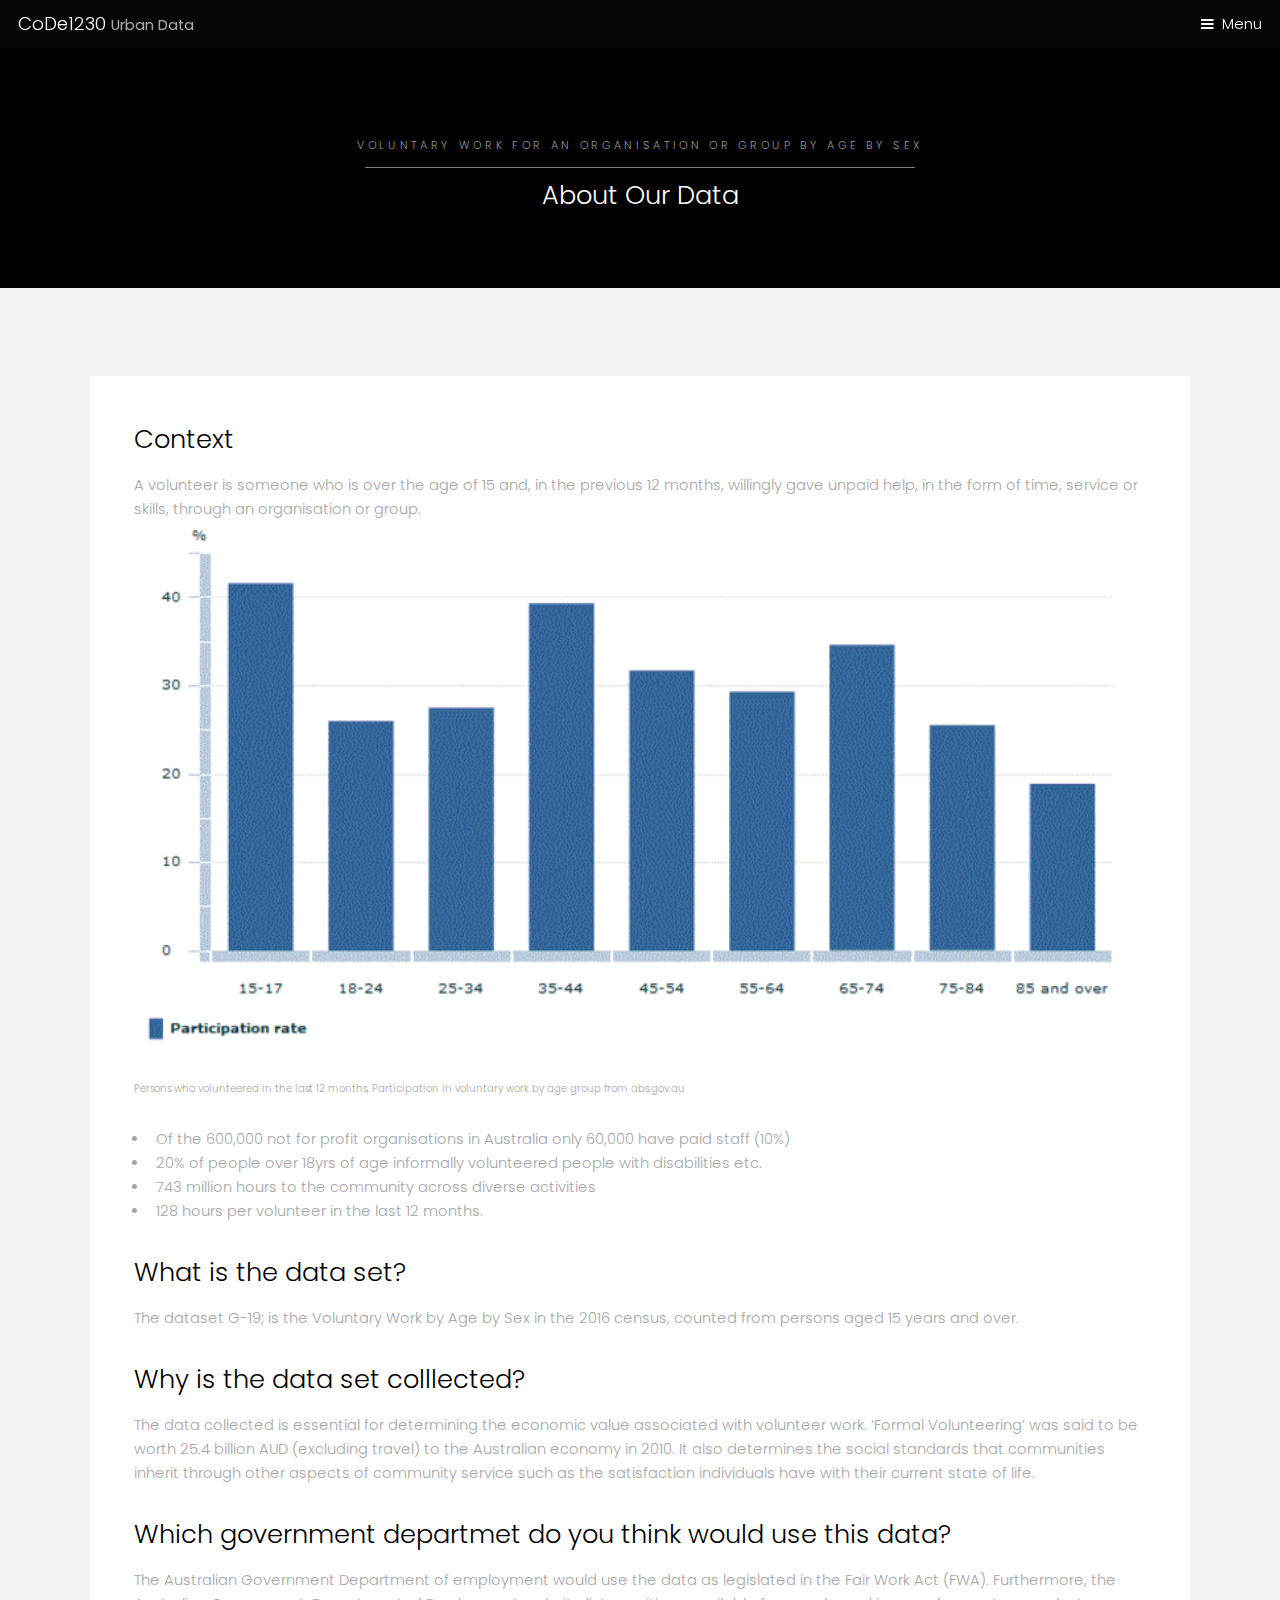
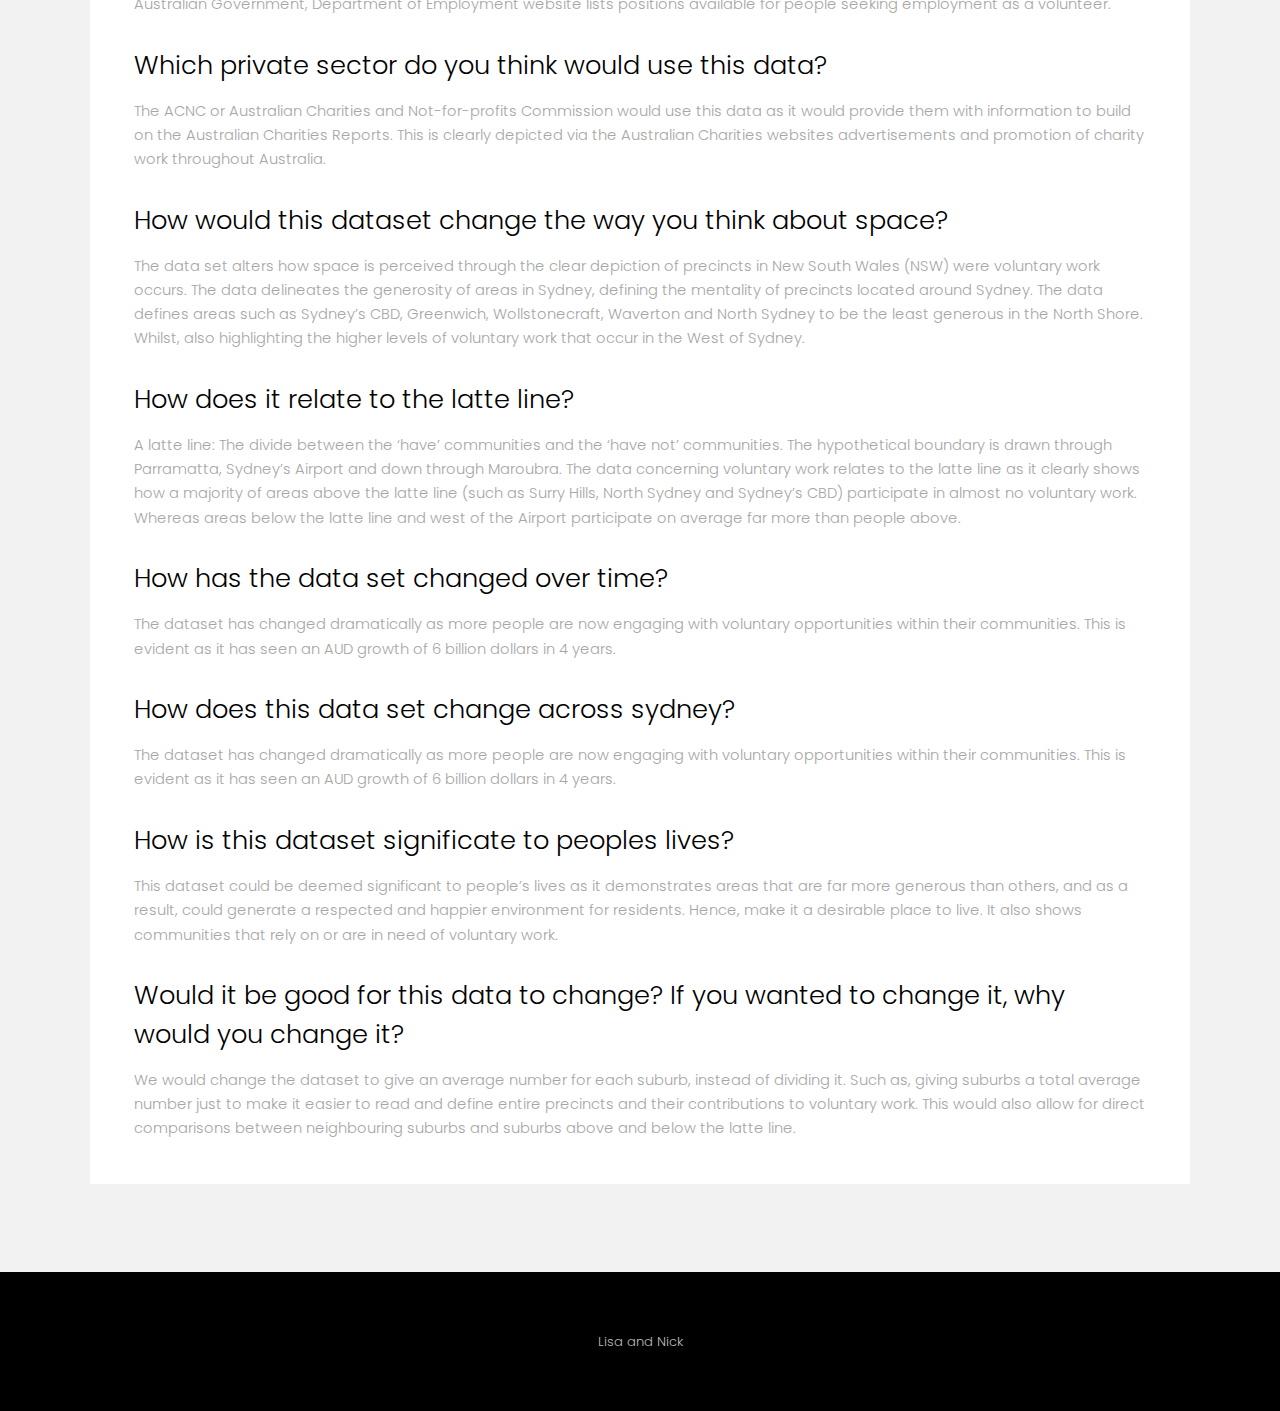
==== commit 2b94c9c1: "Update about.html" ====
--- a/urban_analysis_website/about.html
+++ b/urban_analysis_website/about.html
@@ -47,7 +47,7 @@
 						<div class="content">
 						<h2>Context</h2>
 						<p>A volunteer is someone who is over the age of 15 and, in the previous 12 months, willingly gave unpaid help, in the form of time, service or skills, through an organisation or group.
-						<span class="image fit"><img src="images/graph.png" alt="Figure 5" /></span>
+						<span class="image fit"><img src="images/graph.PNG" alt="Graph 1" /></span>
 						<p class="caption">Persons who volunteered in the last 12 months, Participation in voluntary work by age group from abs.gov.au</p>
 						<ul>
 						<li>Of the 600,000 not for profit organisations in Australia only 60,000 have paid staff (10%)</li>
@@ -96,4 +96,4 @@
 			<script src="assets/js/main.js"></script>
 
 	</body>
-</html>+</html>
